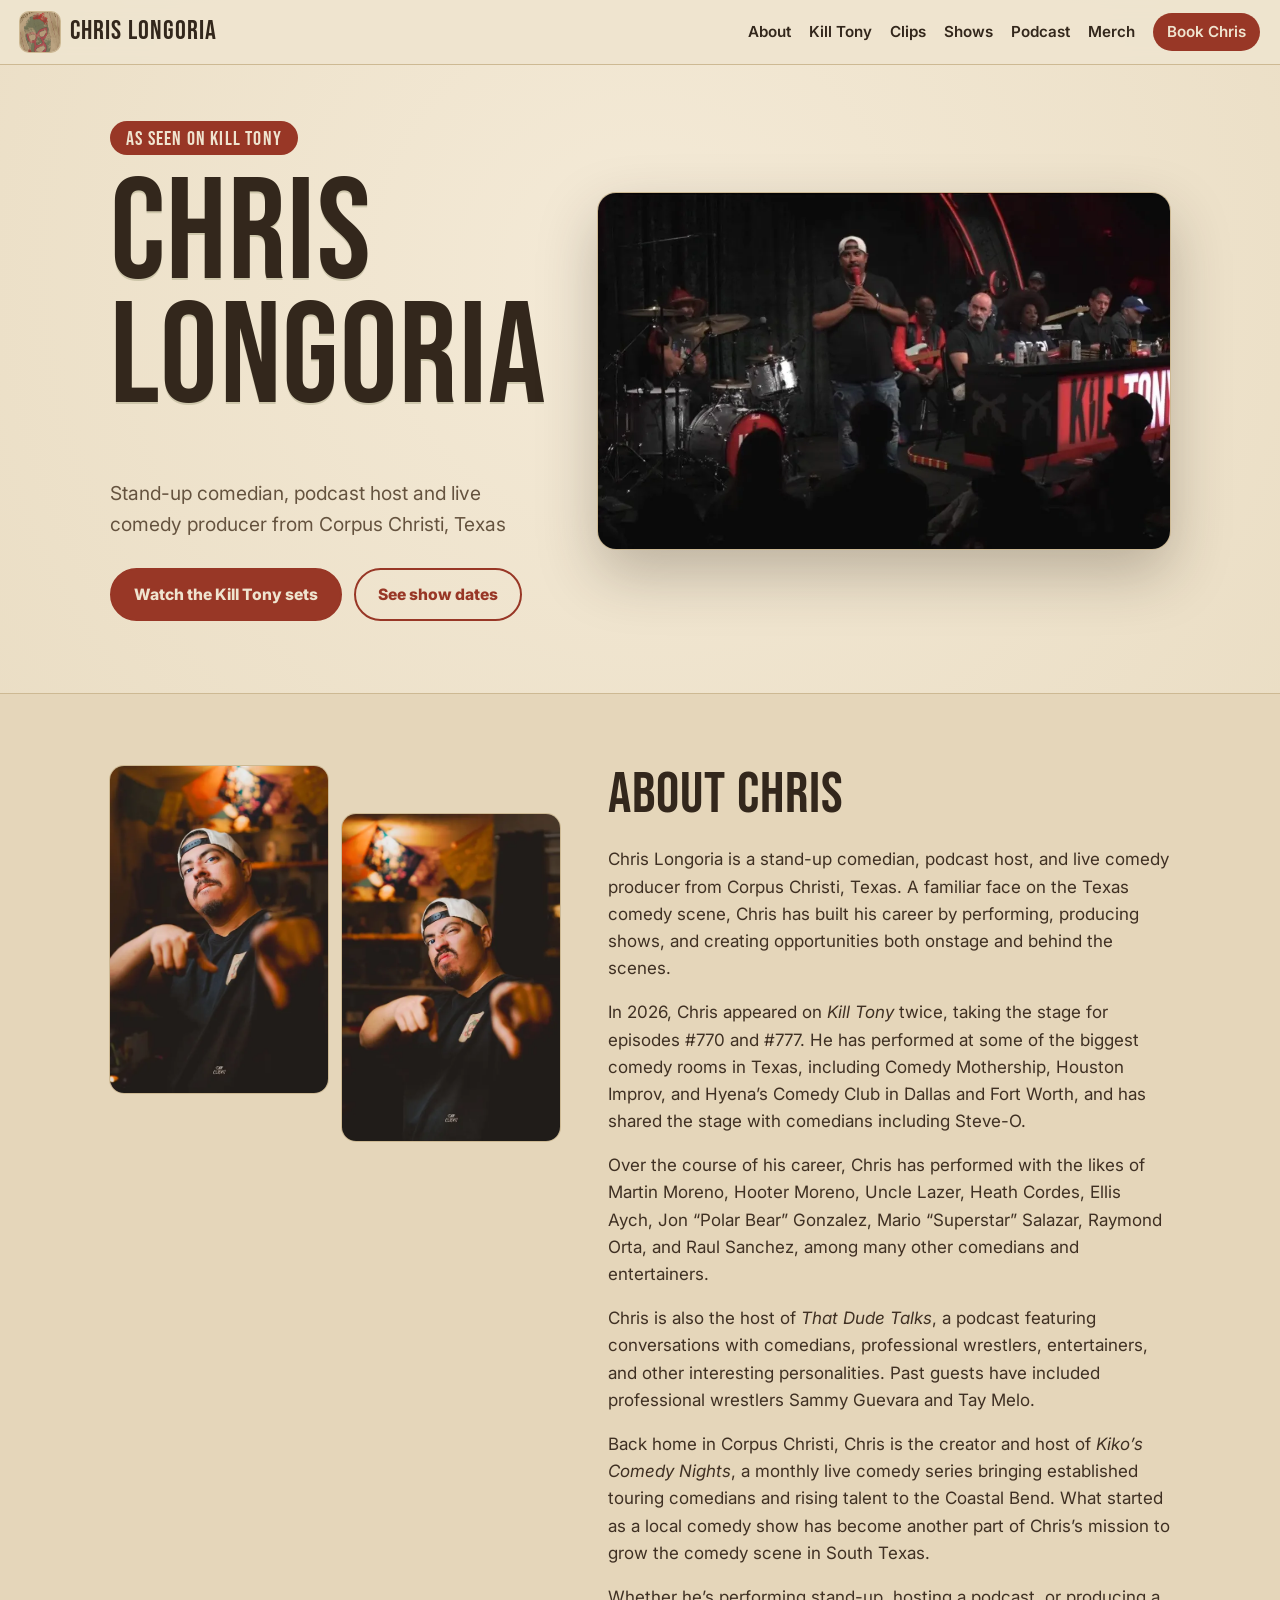
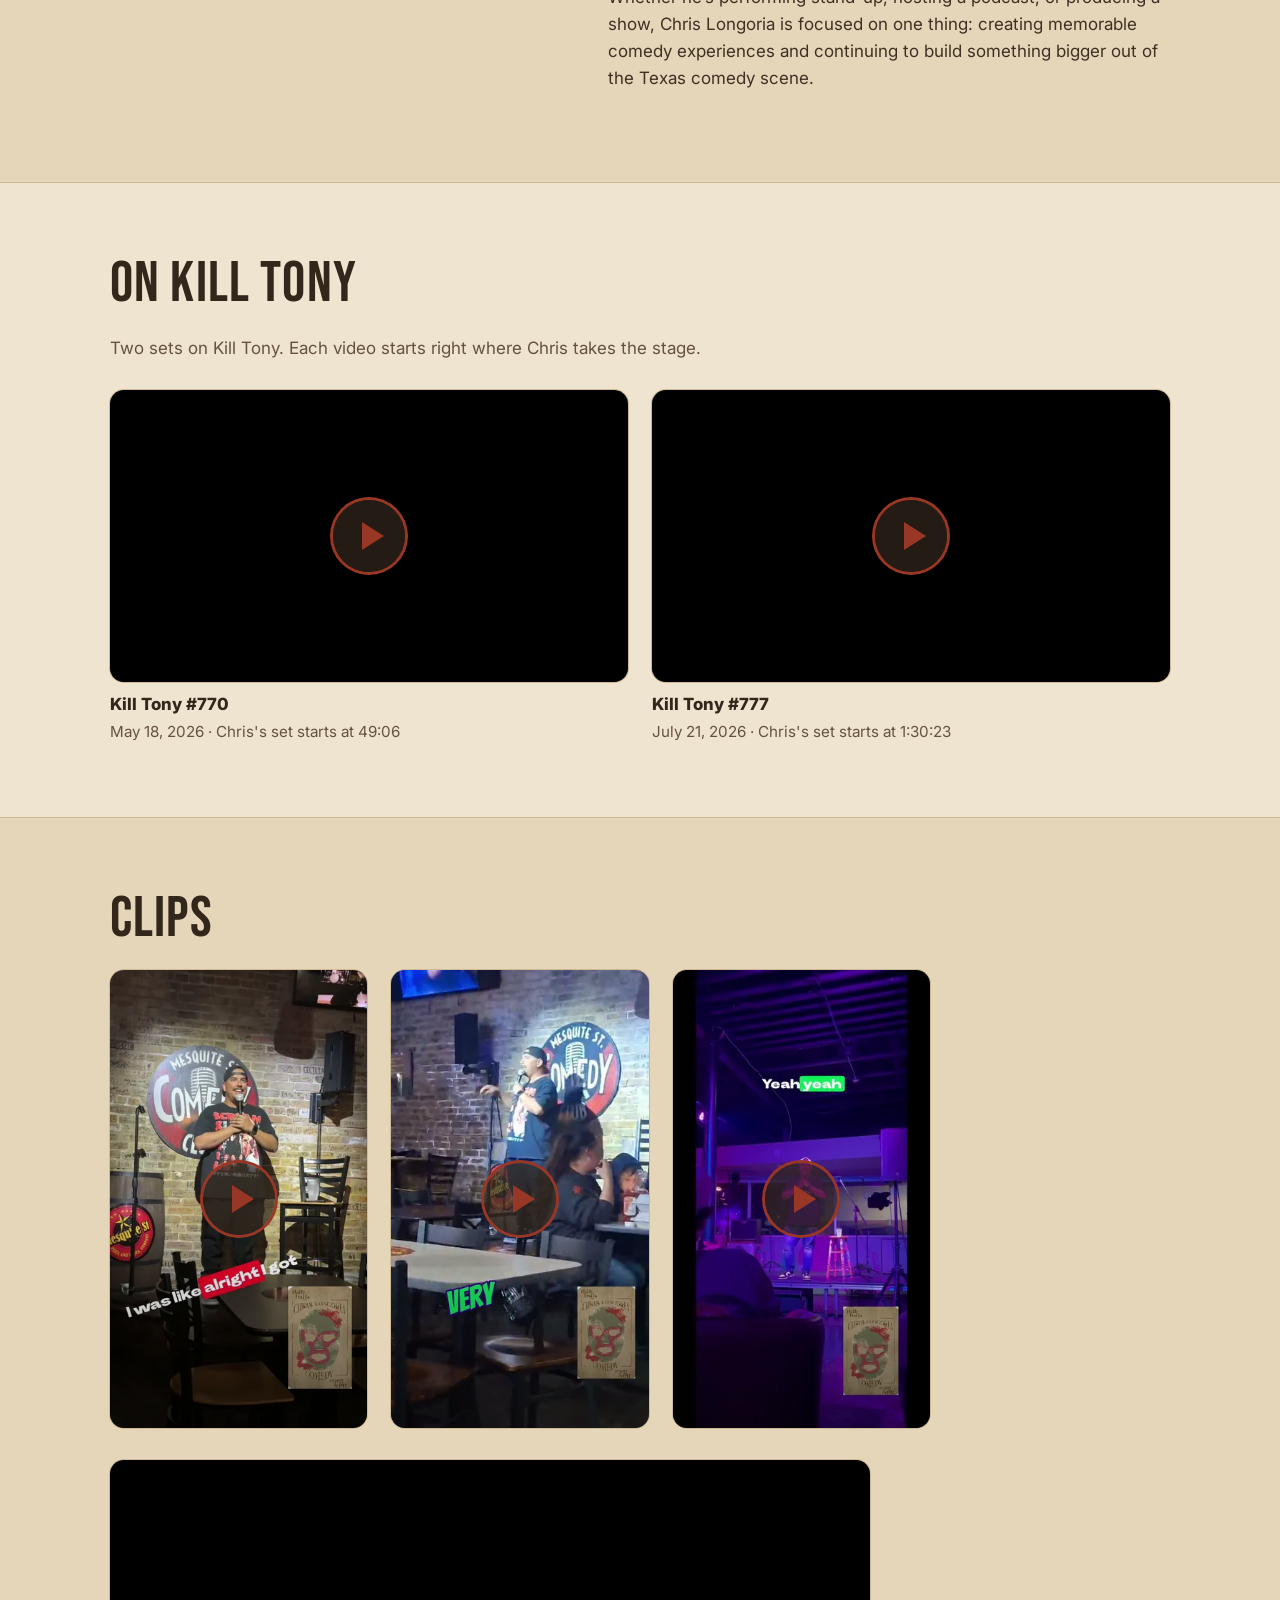
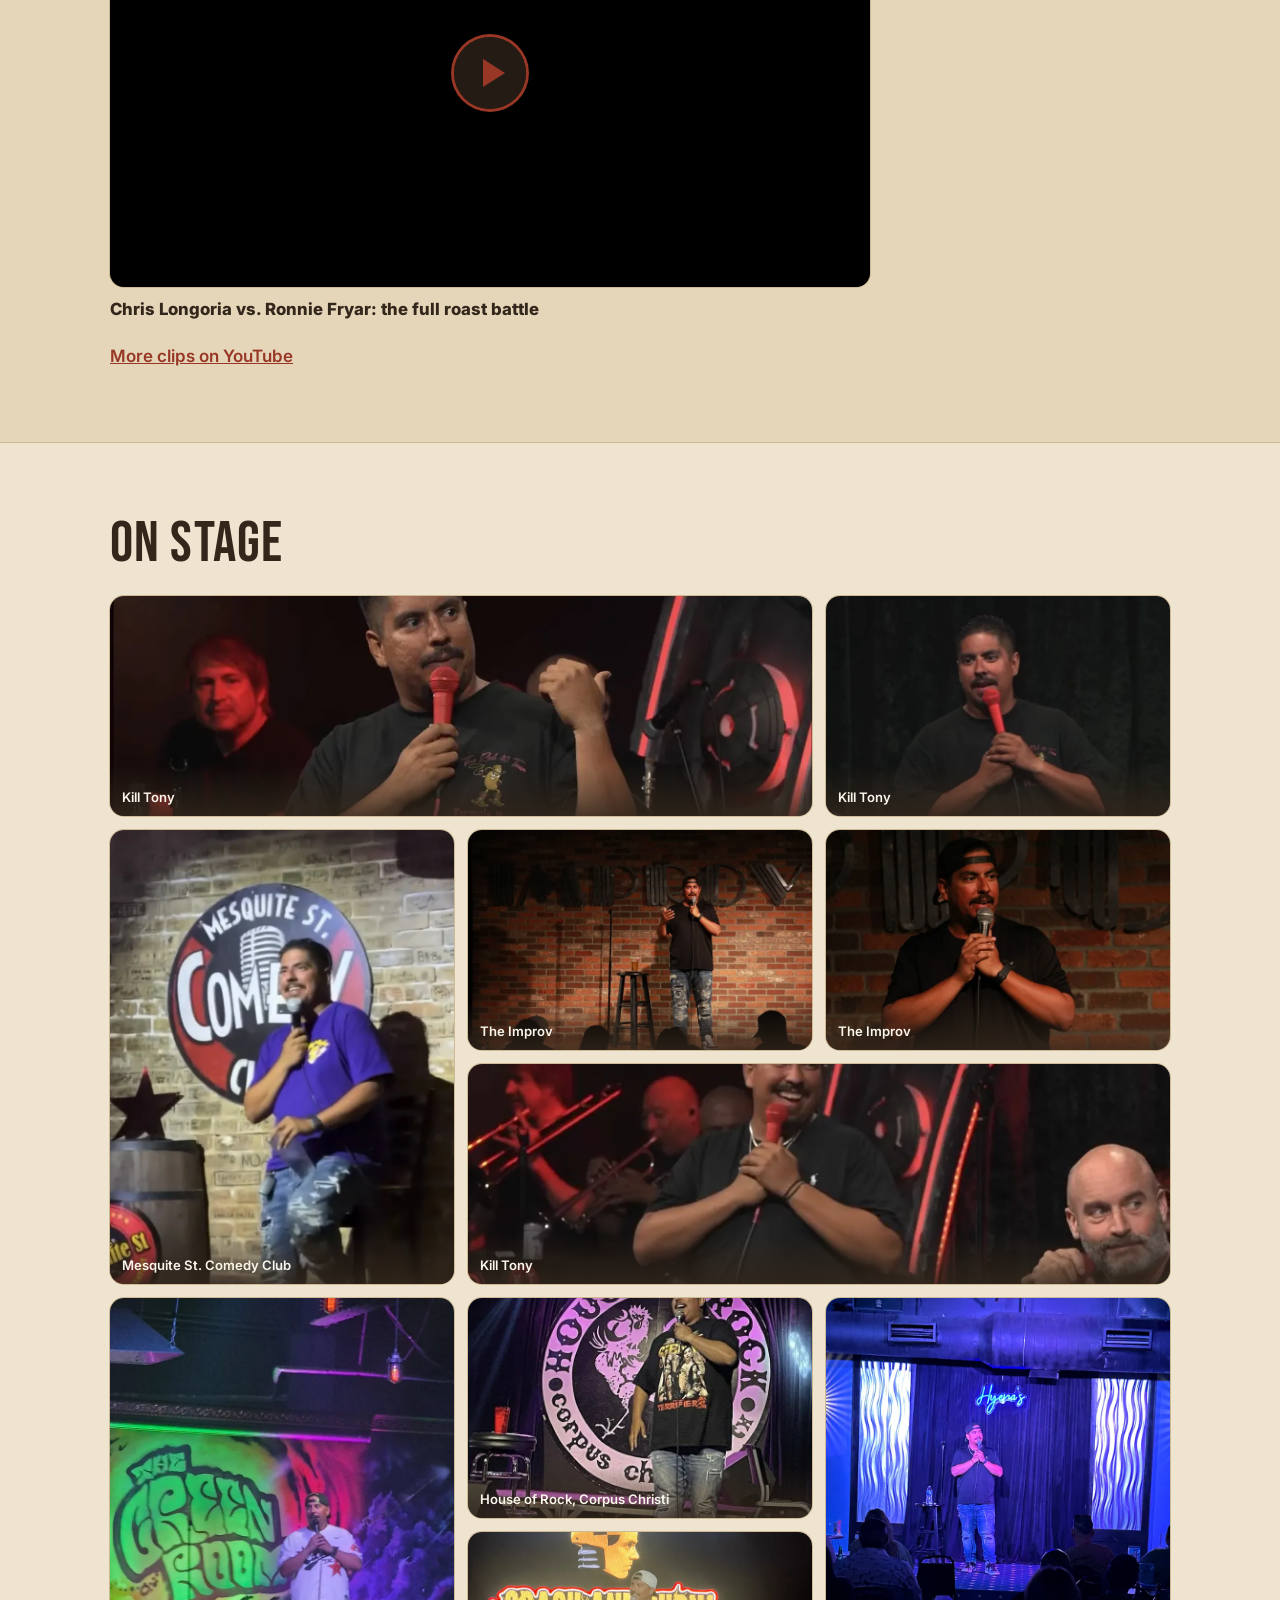
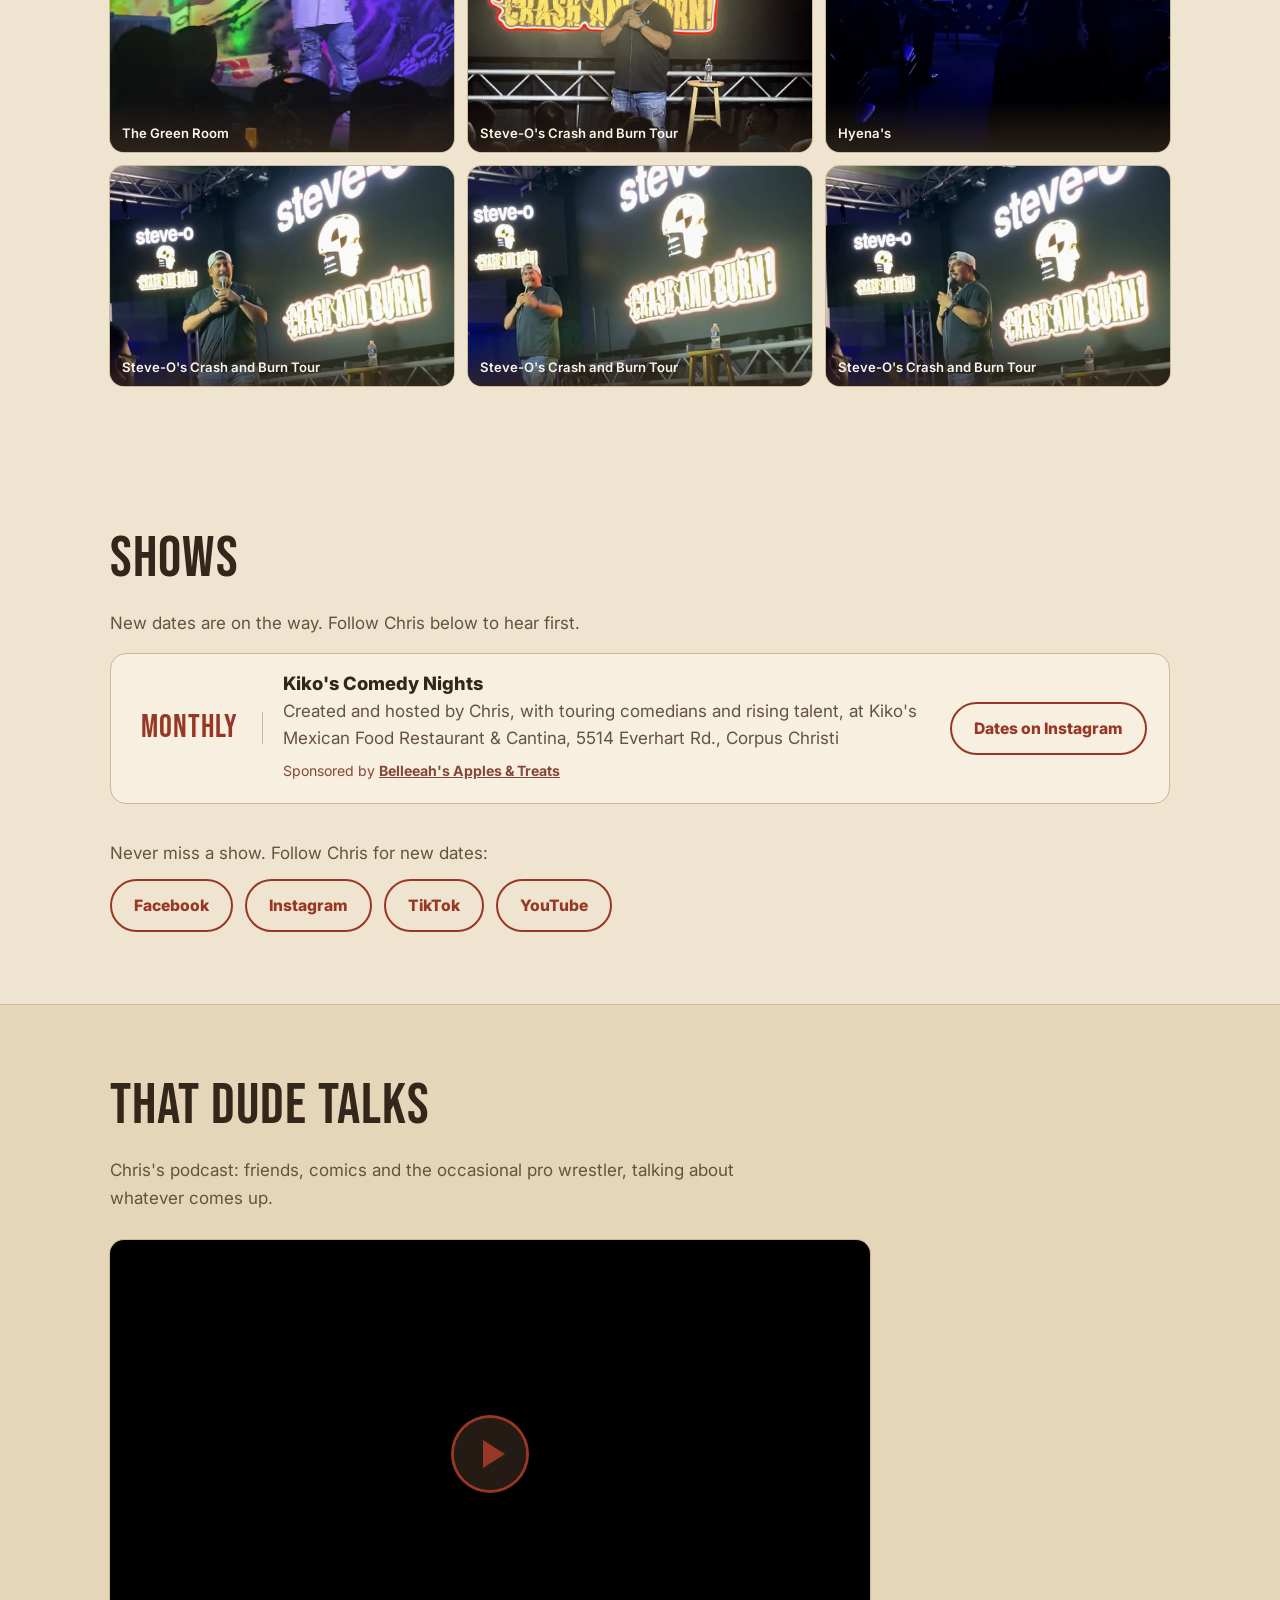
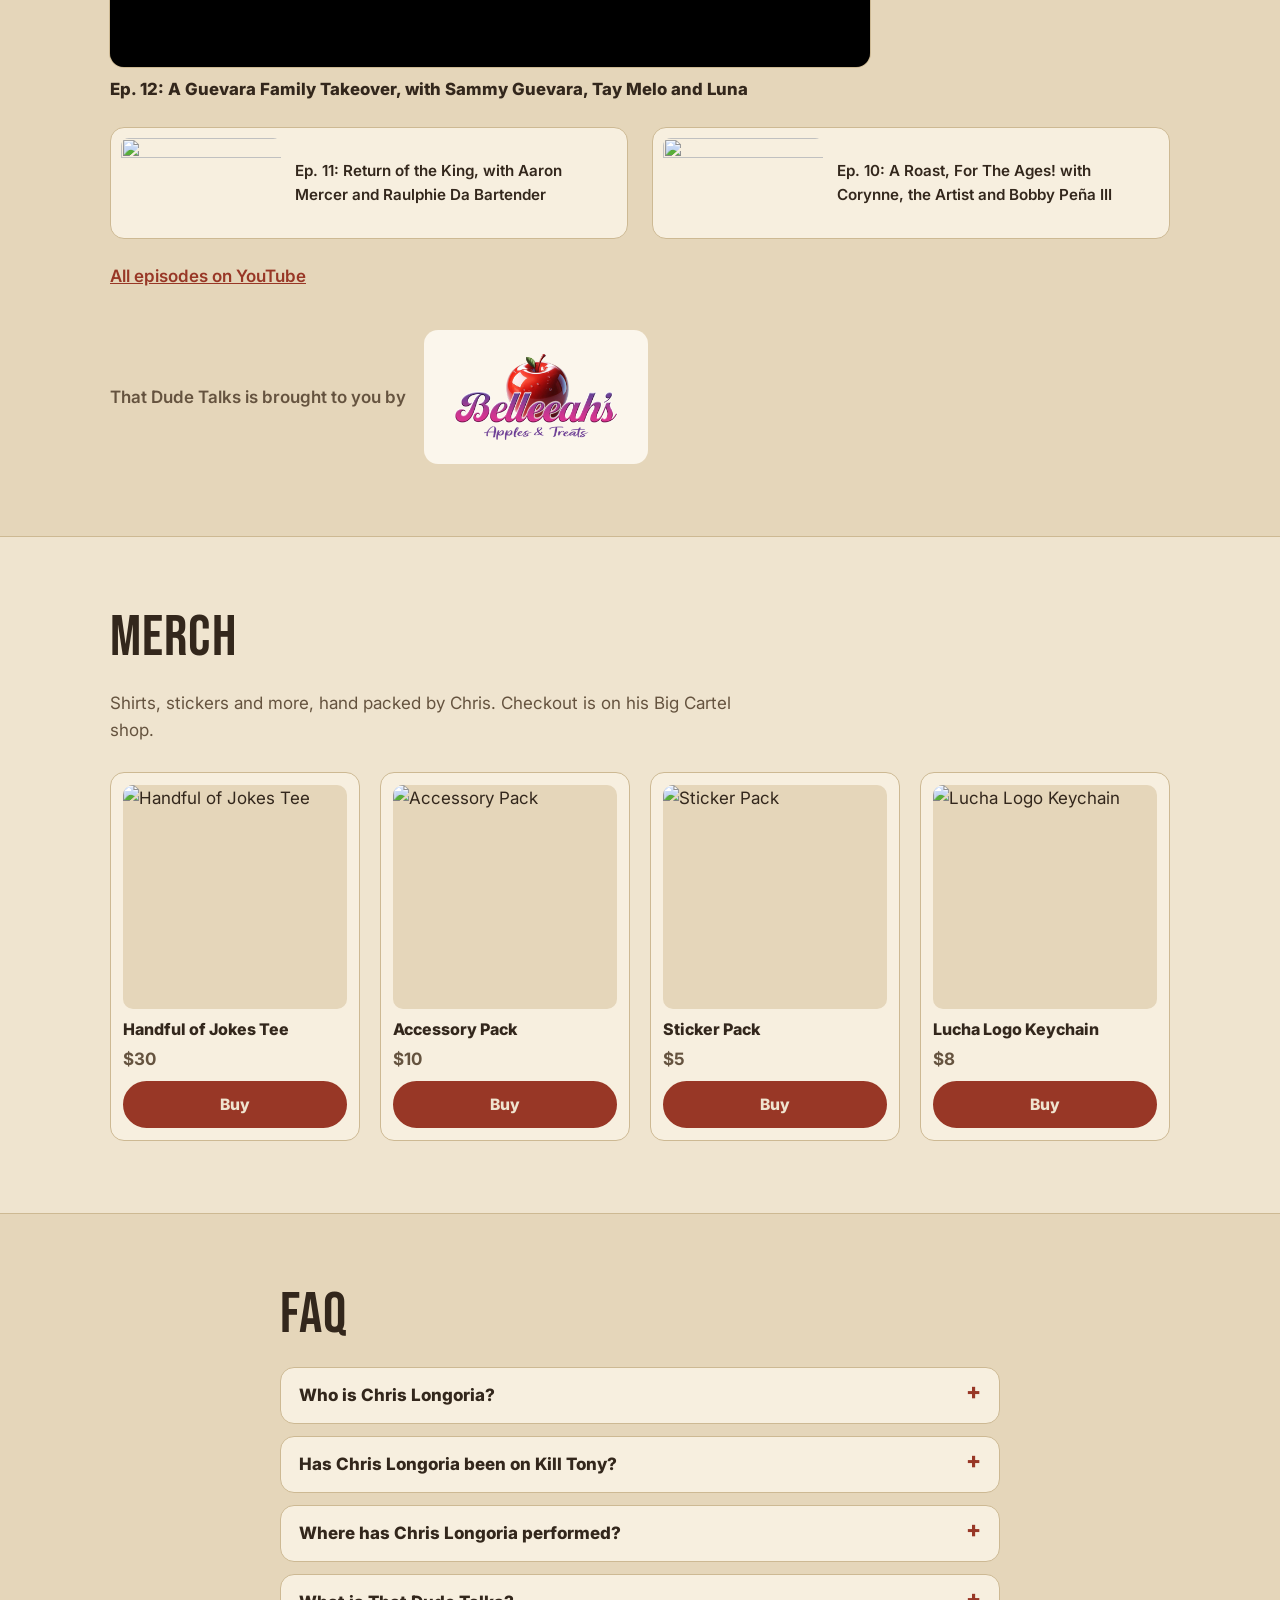
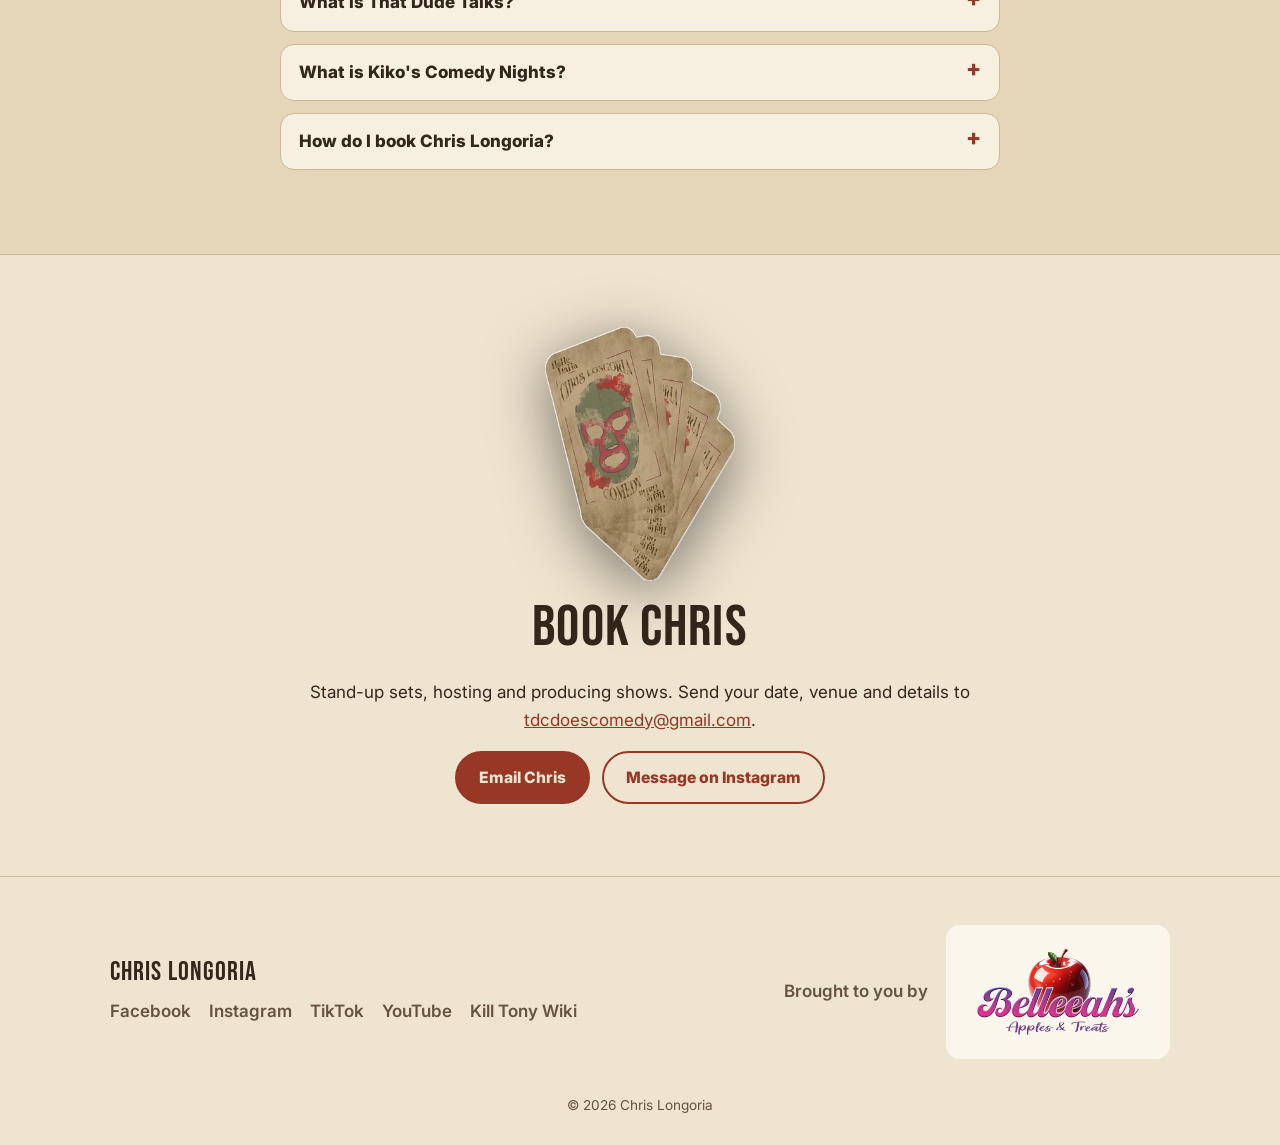
==== index.html @ 73ace088 "Gallery: add five new stage photos Chris sent (Steve-O Crash and Burn Tour, Hyena's), lightly cleane" ====
<!doctype html>
<html lang="en">
<head>
<meta charset="utf-8">
<meta name="viewport" content="width=device-width, initial-scale=1">
<title>Chris Longoria | Stand-Up Comedian from Corpus Christi, TX</title>
<meta name="description" content="Chris Longoria is a stand-up comedian, podcast host and live comedy producer from Corpus Christi, Texas, seen on Kill Tony #770 and #777. Clips, show dates and booking.">
<link rel="canonical" href="https://chrislongoriacomedy.com/">
<meta property="og:type" content="website">
<meta property="og:title" content="Chris Longoria | Stand-Up Comedian">
<meta property="og:description" content="Stand-up comedian from Corpus Christi, TX. As seen on Kill Tony. Host of the That Dude Talks podcast.">
<meta property="og:image" content="https://chrislongoriacomedy.com/assets/og.jpg">
<meta property="og:image:width" content="1200">
<meta property="og:image:height" content="630">
<meta property="og:image:alt" content="Chris Longoria on the Kill Tony stage">
<meta property="og:url" content="https://chrislongoriacomedy.com/">
<meta property="og:site_name" content="Chris Longoria Comedy">
<meta property="og:locale" content="en_US">
<meta name="twitter:card" content="summary_large_image">
<meta name="twitter:title" content="Chris Longoria | Stand-Up Comedian">
<meta name="twitter:description" content="Stand-up comedian from Corpus Christi, TX. As seen on Kill Tony. Host of the That Dude Talks podcast.">
<meta name="twitter:image" content="https://chrislongoriacomedy.com/assets/og.jpg">
<meta name="twitter:image:alt" content="Chris Longoria on the Kill Tony stage">
<meta name="theme-color" content="#efe4cf">
<link rel="icon" type="image/png" href="assets/favicon.png">
<link rel="apple-touch-icon" href="assets/apple-touch-icon.png">
<link rel="preconnect" href="https://fonts.googleapis.com">
<link rel="preconnect" href="https://fonts.gstatic.com" crossorigin>
<link rel="preload" as="style" href="https://fonts.googleapis.com/css2?family=Bebas+Neue&family=Inter:wght@400;600;800&display=swap" onload="this.onload=null;this.rel='stylesheet'">
<noscript><link rel="stylesheet" href="https://fonts.googleapis.com/css2?family=Bebas+Neue&family=Inter:wght@400;600;800&display=swap"></noscript>
<link rel="stylesheet" href="styles.css">
<script type="application/ld+json">
{
  "@context": "https://schema.org",
  "@type": "WebSite",
  "name": "Chris Longoria Comedy",
  "url": "https://chrislongoriacomedy.com/",
  "about": { "@id": "https://chrislongoriacomedy.com/#chris" }
}
</script>
<script type="application/ld+json">
{
  "@context": "https://schema.org",
  "@type": "Person",
  "@id": "https://chrislongoriacomedy.com/#chris",
  "name": "Chris Longoria",
  "jobTitle": "Stand-up comedian",
  "description": "Stand-up comedian, podcast host and live comedy producer from Corpus Christi, Texas, seen on Kill Tony #770 and #777 and host of the That Dude Talks podcast.",
  "homeLocation": { "@type": "Place", "name": "Corpus Christi, Texas" },
  "url": "https://chrislongoriacomedy.com/",
  "image": "https://chrislongoriacomedy.com/assets/portrait-1.jpg",
  "email": "mailto:tdcdoescomedy@gmail.com",
  "sameAs": [
    "https://www.facebook.com/christian.longoria1",
    "https://www.instagram.com/chrislongoriacomedy/",
    "https://www.tiktok.com/@chrislongoriacomedy",
    "https://www.youtube.com/@ChrisLongoriaComedy",
    "https://killtonywiki.com/comedians/chris-longoria/"
  ]
}
</script>
<script type="application/ld+json">
{
  "@context": "https://schema.org",
  "@type": "FAQPage",
  "mainEntity": [
    { "@type": "Question", "name": "Who is Chris Longoria?",
      "acceptedAnswer": { "@type": "Answer", "text": "Chris Longoria is a stand-up comedian, podcast host, and live comedy producer from Corpus Christi, Texas." } },
    { "@type": "Question", "name": "Has Chris Longoria been on Kill Tony?",
      "acceptedAnswer": { "@type": "Answer", "text": "Yes. Chris appeared on Kill Tony twice in 2026, on episode #770 (May 18, 2026) and episode #777 (July 21, 2026)." } },
    { "@type": "Question", "name": "Where has Chris Longoria performed?",
      "acceptedAnswer": { "@type": "Answer", "text": "Chris has performed at some of the biggest comedy rooms in Texas, including Comedy Mothership, Houston Improv, and Hyena’s Comedy Club in Dallas and Fort Worth." } },
    { "@type": "Question", "name": "What is That Dude Talks?",
      "acceptedAnswer": { "@type": "Answer", "text": "That Dude Talks is Chris's podcast, featuring conversations with comedians, professional wrestlers, entertainers, and other interesting personalities. Past guests have included Sammy Guevara and Tay Melo. Episodes are on YouTube at @ChrisLongoriaComedy." } },
    { "@type": "Question", "name": "What is Kiko's Comedy Nights?",
      "acceptedAnswer": { "@type": "Answer", "text": "Kiko's Comedy Nights is a monthly live comedy series in Corpus Christi, created and hosted by Chris, at Kiko's Mexican Food Restaurant & Cantina on Everhart Road." } },
    { "@type": "Question", "name": "How do I book Chris Longoria?",
      "acceptedAnswer": { "@type": "Answer", "text": "Email tdcdoescomedy@gmail.com with your date, venue, and details." } }
  ]
}
</script>
<!-- EVENTS-LD:START (generated from shows.json by tools/update_shows.py; do not edit by hand) -->
<script type="application/ld+json">
[
  {
    "@context": "https://schema.org",
    "@type": "ComedyEvent",
    "name": "Kill Tony Killers at The Parish",
    "startDate": "2026-10-24T20:30-05:00",
    "eventStatus": "https://schema.org/EventScheduled",
    "eventAttendanceMode": "https://schema.org/OfflineEventAttendanceMode",
    "location": {
      "@type": "Place",
      "name": "The Parish",
      "address": "1624 Buena Vista St., San Antonio, TX"
    },
    "performer": {
      "@id": "https://chrislongoriacomedy.com/#chris"
    },
    "sponsor": {
      "@type": "Organization",
      "name": "Belleeah's Apples & Treats",
      "url": "https://belleeah.com/"
    },
    "image": "https://chrislongoriacomedy.com/assets/og.jpg",
    "doorTime": "2026-10-24T20:00-05:00",
    "organizer": {
      "@type": "Organization",
      "name": "BFR Productions"
    },
    "offers": {
      "@type": "Offer",
      "url": "https://bfrproductions.com/comedy",
      "availability": "https://schema.org/InStock"
    }
  }
]
</script>
<!-- EVENTS-LD:END -->
</head>
<body>

<header class="top">
  <a class="brand" href="#top"><img src="assets/logo-mask.jpg" width="40" height="40" alt="">Chris Longoria</a>
  <nav aria-label="Sections">
    <a href="#about">About</a>
    <a href="#kill-tony">Kill Tony</a>
    <a href="#clips">Clips</a>
    <a href="#shows">Shows</a>
    <a href="#podcast">Podcast</a>
    <a href="#merch">Merch</a>
    <a href="#booking" class="nav-cta">Book Chris</a>
  </nav>
</header>

<main id="top">

  <section class="hero">
    <div class="hero-text">
      <p class="pill">As seen on Kill Tony</p>
      <h1>Chris<br>Longoria</h1>
      <p class="tagline">Stand-up comedian, podcast host and live comedy producer from Corpus Christi, Texas</p>
      <div class="buttons">
        <a class="btn solid" href="#kill-tony">Watch the Kill Tony sets</a>
        <a class="btn" href="#shows">See show dates</a>
      </div>
    </div>
    <figure class="hero-photo">
      <img src="assets/hero-kill-tony.webp" width="1012" height="630" fetchpriority="high" alt="Chris Longoria on stage at Kill Tony, with the panel behind him">
    </figure>
  </section>

  <section id="about" class="band">
    <div class="wrap about-grid">
      <div class="about-photos">
        <img src="assets/portrait-1.webp" width="520" height="781" loading="lazy" alt="Portrait of Chris Longoria pointing at the camera">
        <img src="assets/portrait-2.webp" width="520" height="781" loading="lazy" alt="Portrait of Chris Longoria">
      </div>
      <div class="about-text">
        <h2>About Chris</h2>
        <p>Chris Longoria is a stand-up comedian, podcast host, and live comedy producer from Corpus Christi, Texas. A familiar face on the Texas comedy scene, Chris has built his career by performing, producing shows, and creating opportunities both onstage and behind the scenes.</p>
        <p>In 2026, Chris appeared on <em>Kill Tony</em> twice, taking the stage for episodes #770 and #777. He has performed at some of the biggest comedy rooms in Texas, including Comedy Mothership, Houston Improv, and Hyena’s Comedy Club in Dallas and Fort Worth, and has shared the stage with comedians including Steve-O.</p>
        <p>Over the course of his career, Chris has performed with the likes of Martin Moreno, Hooter Moreno, Uncle Lazer, Heath Cordes, Ellis Aych, Jon “Polar Bear” Gonzalez, Mario “Superstar” Salazar, Raymond Orta, and Raul Sanchez, among many other comedians and entertainers.</p>
        <p>Chris is also the host of <em>That Dude Talks</em>, a podcast featuring conversations with comedians, professional wrestlers, entertainers, and other interesting personalities. Past guests have included professional wrestlers Sammy Guevara and Tay Melo.</p>
        <p>Back home in Corpus Christi, Chris is the creator and host of <em>Kiko’s Comedy Nights</em>, a monthly live comedy series bringing established touring comedians and rising talent to the Coastal Bend. What started as a local comedy show has become another part of Chris’s mission to grow the comedy scene in South Texas.</p>
        <p>Whether he’s performing stand-up, hosting a podcast, or producing a show, Chris Longoria is focused on one thing: creating memorable comedy experiences and continuing to build something bigger out of the Texas comedy scene.</p>
      </div>
    </div>
  </section>

  <section id="kill-tony">
    <div class="wrap">
      <h2>On Kill Tony</h2>
      <p class="lede">Two sets on Kill Tony. Each video starts right where Chris takes the stage.</p>
      <div class="grid two">
        <article class="card">
          <button class="yt" data-id="Rr9Dk72tdMI" data-start="2946" style="--thumb:url('https://i.ytimg.com/vi/Rr9Dk72tdMI/hqdefault.jpg')" aria-label="Play Kill Tony #770 from Chris's set at 49:06"><span class="play" aria-hidden="true"></span></button>
          <h3>Kill Tony #770</h3>
          <p class="meta">May 18, 2026 · Chris's set starts at 49:06</p>
        </article>
        <article class="card">
          <button class="yt" data-id="ko5DCMBSb64" data-start="5423" style="--thumb:url('https://i.ytimg.com/vi/ko5DCMBSb64/hqdefault.jpg')" aria-label="Play Kill Tony #777 from Chris's set at 1:30:23"><span class="play" aria-hidden="true"></span></button>
          <h3>Kill Tony #777</h3>
          <p class="meta">July 21, 2026 · Chris's set starts at 1:30:23</p>
        </article>
      </div>
    </div>
  </section>

  <section id="clips" class="band">
    <div class="wrap">
      <h2>Clips</h2>
      <div class="grid shorts">
        <button class="yt tall" data-id="3euXJqhiWXw" style="--thumb:url('assets/short-3euXJqhiWXw.webp')" aria-label="Play clip: a very open minded dad in the crowd"><span class="play" aria-hidden="true"></span></button>
        <button class="yt tall" data-id="Kt5xxaKvlj8" style="--thumb:url('assets/short-Kt5xxaKvlj8.webp')" aria-label="Play clip: crowd work during Chris's set"><span class="play" aria-hidden="true"></span></button>
        <button class="yt tall" data-id="72CtR3tUFLY" style="--thumb:url('assets/short-72CtR3tUFLY.webp')" aria-label="Play clip: I guess I have a type"><span class="play" aria-hidden="true"></span></button>
      </div>
      <article class="card wide">
        <button class="yt" data-id="RyeQJ-8s8HY" style="--thumb:url('https://i.ytimg.com/vi/RyeQJ-8s8HY/hqdefault.jpg')" aria-label="Play the full roast battle, Chris Longoria vs. Ronnie Fryar"><span class="play" aria-hidden="true"></span></button>
        <h3>Chris Longoria vs. Ronnie Fryar: the full roast battle</h3>
      </article>
      <p class="more"><a href="https://www.youtube.com/@ChrisLongoriaComedy/shorts" target="_blank" rel="noopener">More clips on YouTube</a></p>
    </div>
  </section>

  <section id="photos">
    <div class="wrap">
      <h2>On Stage</h2>
      <div class="gallery">
        <figure class="wide"><img src="assets/g-kill-tony-1.webp" width="1000" height="559" loading="lazy" alt="Chris on the Kill Tony stage"><figcaption>Kill Tony</figcaption></figure>
        <figure><img src="assets/g-kill-tony-2.webp" width="760" height="558" loading="lazy" alt="Chris performing on Kill Tony"><figcaption>Kill Tony</figcaption></figure>
        <figure class="tall"><img src="assets/g-mesquite-st.webp" width="720" height="1158" loading="lazy" alt="Chris at Mesquite St. Comedy Club"><figcaption>Mesquite St. Comedy Club</figcaption></figure>
        <figure><img src="assets/g-improv-1.webp" width="760" height="507" loading="lazy" alt="Chris on stage at the Improv"><figcaption>The Improv</figcaption></figure>
        <figure class="wide"><img src="assets/g-kill-tony-3.webp" width="1000" height="551" loading="lazy" alt="Chris on Kill Tony with the panel"><figcaption>Kill Tony</figcaption></figure>
        <figure class="tall"><img src="assets/g-green-room.webp" width="720" height="960" loading="lazy" alt="Chris on stage in front of the Green Room mural"><figcaption>The Green Room</figcaption></figure>
        <figure><img src="assets/g-improv-2.webp" width="760" height="507" loading="lazy" alt="Chris performing at the Improv"><figcaption>The Improv</figcaption></figure>
        <figure><img src="assets/chris-house-of-rock.webp" width="720" height="720" loading="lazy" alt="Chris on stage at House of Rock in Corpus Christi"><figcaption>House of Rock, Corpus Christi</figcaption></figure>
        <figure class="tall"><img src="assets/g-hyenas.webp" width="900" height="1200" loading="lazy" alt="Chris on stage at Hyena's under blue lights"><figcaption>Hyena's</figcaption></figure>
        <figure><img src="assets/g-steve-o-4.webp" width="900" height="900" loading="lazy" alt="Chris on stage in front of the Steve-O Crash and Burn screen"><figcaption>Steve-O's Crash and Burn Tour</figcaption></figure>
        <figure><img src="assets/g-steve-o-2.webp" width="1023" height="1131" loading="lazy" alt="Chris with the mic on the Steve-O Crash and Burn stage"><figcaption>Steve-O's Crash and Burn Tour</figcaption></figure>
        <figure><img src="assets/g-steve-o-1.webp" width="1005" height="1184" loading="lazy" alt="Chris performing on the Steve-O Crash and Burn stage"><figcaption>Steve-O's Crash and Burn Tour</figcaption></figure>
        <figure><img src="assets/g-steve-o-3.webp" width="1026" height="1143" loading="lazy" alt="Chris telling a joke on the Steve-O Crash and Burn stage"><figcaption>Steve-O's Crash and Burn Tour</figcaption></figure>
      </div>
    </div>
  </section>

  <section id="shows">
    <div class="wrap">
      <h2>Shows</h2>
      <div id="show-list" class="show-list" aria-live="polite"></div>
      <article class="show recurring">
        <div class="show-when"><span class="big">Monthly</span></div>
        <div class="show-info">
          <h3>Kiko's Comedy Nights</h3>
          <p>Created and hosted by Chris, with touring comedians and rising talent, at Kiko's Mexican Food Restaurant &amp; Cantina, 5514 Everhart Rd., Corpus Christi</p>
          <p class="sponsor-tag">Sponsored by <a href="https://belleeah.com/?utm_source=chrislongoriacomedy&amp;utm_medium=sponsorship&amp;utm_campaign=that_dude_talks" target="_blank" rel="sponsored noopener">Belleeah's Apples &amp; Treats</a></p>
        </div>
        <div class="show-cta"><a class="btn" href="https://www.instagram.com/chrislongoriacomedy/" target="_blank" rel="noopener">Dates on Instagram</a></div>
      </article>
      <div class="follow">
        <p>Never miss a show. Follow Chris for new dates:</p>
        <div class="buttons">
          <a class="btn" href="https://www.facebook.com/christian.longoria1" target="_blank" rel="noopener">Facebook</a>
          <a class="btn" href="https://www.instagram.com/chrislongoriacomedy/" target="_blank" rel="noopener">Instagram</a>
          <a class="btn" href="https://www.tiktok.com/@chrislongoriacomedy" target="_blank" rel="noopener">TikTok</a>
          <a class="btn" href="https://www.youtube.com/@ChrisLongoriaComedy" target="_blank" rel="noopener">YouTube</a>
        </div>
      </div>
    </div>
  </section>

  <section id="podcast" class="band">
    <div class="wrap">
      <h2>That Dude Talks</h2>
      <p class="lede">Chris's podcast: friends, comics and the occasional pro wrestler, talking about whatever comes up.</p>
      <article class="card wide">
        <button class="yt" data-id="h6_6aPUQSXw" style="--thumb:url('https://i.ytimg.com/vi/h6_6aPUQSXw/hqdefault.jpg')" aria-label="Play That Dude Talks Episode 12, A Guevara Family Takeover"><span class="play" aria-hidden="true"></span></button>
        <h3>Ep. 12: A Guevara Family Takeover, with Sammy Guevara, Tay Melo and Luna</h3>
      </article>
      <div class="grid two episodes">
        <a class="ep" href="https://www.youtube.com/watch?v=EZGstUupamE" target="_blank" rel="noopener">
          <img src="https://i.ytimg.com/vi/EZGstUupamE/mqdefault.jpg" width="320" height="180" loading="lazy" alt="">
          <span>Ep. 11: Return of the King, with Aaron Mercer and Raulphie Da Bartender</span>
        </a>
        <a class="ep" href="https://www.youtube.com/watch?v=YzYKmt3-vgE" target="_blank" rel="noopener">
          <img src="https://i.ytimg.com/vi/YzYKmt3-vgE/mqdefault.jpg" width="320" height="180" loading="lazy" alt="">
          <span>Ep. 10: A Roast, For The Ages! with Corynne, the Artist and Bobby Peña III</span>
        </a>
      </div>
      <p class="more"><a href="https://www.youtube.com/@ChrisLongoriaComedy/videos" target="_blank" rel="noopener">All episodes on YouTube</a></p>
      <div class="presented">
        <span>That Dude Talks is brought to you by</span>
        <a href="https://belleeah.com/?utm_source=chrislongoriacomedy&amp;utm_medium=sponsorship&amp;utm_campaign=that_dude_talks" target="_blank" rel="sponsored noopener" class="sponsor-logo"><img src="assets/belleeah-logo.png" width="325" height="184" alt="Belleeah's Apples &amp; Treats"></a>
      </div>
    </div>
  </section>

  <section id="merch">
    <div class="wrap">
      <h2>Merch</h2>
      <p class="lede">Shirts, stickers and more, hand packed by Chris. Checkout is on his Big Cartel shop.</p>
<!-- MERCH:START (generated from Big Cartel by tools/update_merch.py; do not edit by hand) -->
      <div class="merch-grid">
        <a class="merch-card" href="https://chrislongoriacomedy.bigcartel.com/product/handful-of-jokes" target="_blank" rel="noopener"><img src="https://assets.bigcartel.com/product_images/388752300/IMG_3196.jpeg?auto=format&amp;fit=max&amp;w=600&amp;h=600" alt="Handful of Jokes Tee" width="600" height="600" loading="lazy"><h3>Handful of Jokes Tee</h3><p class="price">$30</p><span class="btn solid">Buy</span></a>
        <a class="merch-card" href="https://chrislongoriacomedy.bigcartel.com/product/accessory-pack" target="_blank" rel="noopener"><img src="https://assets.bigcartel.com/product_images/f72f9620-848f-4932-8298-d213dcd1bfca/accessory-pack.jpg?auto=format&amp;fit=max&amp;w=600&amp;h=600" alt="Accessory Pack" width="450" height="600" loading="lazy"><h3>Accessory Pack</h3><p class="price">$10</p><span class="btn solid">Buy</span></a>
        <a class="merch-card" href="https://chrislongoriacomedy.bigcartel.com/product/sticker-pack" target="_blank" rel="noopener"><img src="https://assets.bigcartel.com/product_images/ea60e787-e54c-4357-8941-5b1d467260c1/sticker-pack.jpg?auto=format&amp;fit=max&amp;w=600&amp;h=600" alt="Sticker Pack" width="450" height="600" loading="lazy"><h3>Sticker Pack</h3><p class="price">$5</p><span class="btn solid">Buy</span></a>
        <a class="merch-card" href="https://chrislongoriacomedy.bigcartel.com/product/keychain" target="_blank" rel="noopener"><img src="https://assets.bigcartel.com/product_images/8b18b595-f586-4f84-9bd4-8a8c7e79f761/keychain.jpg?auto=format&amp;fit=max&amp;w=600&amp;h=600" alt="Lucha Logo Keychain" width="450" height="600" loading="lazy"><h3>Lucha Logo Keychain</h3><p class="price">$8</p><span class="btn solid">Buy</span></a>
      </div>
      <script type="application/ld+json">{"@context": "https://schema.org", "@type": "ItemList", "itemListElement": [{"@type": "ListItem", "position": 1, "item": {"@type": "Product", "name": "Handful of Jokes Tee", "image": "https://assets.bigcartel.com/product_images/388752300/IMG_3196.jpeg?auto=format&fit=max&w=600&h=600", "url": "https://chrislongoriacomedy.bigcartel.com/product/handful-of-jokes", "description": "My first ever shirt!!! All shirts come with a matching sticker! All shirts are printed on high quality T-shirts and hand packaged by me!", "brand": {"@type": "Brand", "name": "Chris Longoria Comedy"}, "offers": {"@type": "Offer", "price": "30.00", "priceCurrency": "USD", "url": "https://chrislongoriacomedy.bigcartel.com/product/handful-of-jokes", "availability": "https://schema.org/InStock"}}}, {"@type": "ListItem", "position": 2, "item": {"@type": "Product", "name": "Accessory Pack", "image": "https://assets.bigcartel.com/product_images/f72f9620-848f-4932-8298-d213dcd1bfca/accessory-pack.jpg?auto=format&fit=max&w=600&h=600", "url": "https://chrislongoriacomedy.bigcartel.com/product/accessory-pack", "description": "Accessory Pack includes the Sticker Pack and the Lucha Logo Keychain! Sticker pack comes with 3 stickers! (1) Lucha Playing Card (Matte Finish) (1) Hand of Lucha (Gloss Finish) (1) Hand of Lucha (Matte Finish) Lucha logo Keychain!!! The color of the mask is inspired by the color of the pair of shoes", "brand": {"@type": "Brand", "name": "Chris Longoria Comedy"}, "offers": {"@type": "Offer", "price": "10.00", "priceCurrency": "USD", "url": "https://chrislongoriacomedy.bigcartel.com/product/accessory-pack", "availability": "https://schema.org/InStock"}}}, {"@type": "ListItem", "position": 3, "item": {"@type": "Product", "name": "Sticker Pack", "image": "https://assets.bigcartel.com/product_images/ea60e787-e54c-4357-8941-5b1d467260c1/sticker-pack.jpg?auto=format&fit=max&w=600&h=600", "url": "https://chrislongoriacomedy.bigcartel.com/product/sticker-pack", "description": "Sticker pack comes with 3 stickers! (1) Lucha Playing Card (Matte Finish) (1) Hand of Lucha (Gloss Finish) (1) Hand of Lucha (Matte Finish)", "brand": {"@type": "Brand", "name": "Chris Longoria Comedy"}, "offers": {"@type": "Offer", "price": "5.00", "priceCurrency": "USD", "url": "https://chrislongoriacomedy.bigcartel.com/product/sticker-pack", "availability": "https://schema.org/InStock"}}}, {"@type": "ListItem", "position": 4, "item": {"@type": "Product", "name": "Lucha Logo Keychain", "image": "https://assets.bigcartel.com/product_images/8b18b595-f586-4f84-9bd4-8a8c7e79f761/keychain.jpg?auto=format&fit=max&w=600&h=600", "url": "https://chrislongoriacomedy.bigcartel.com/product/keychain", "description": "Lucha logo Keychain!!! The color of the mask is inspired by the color of the pair of shoes that I wear on stage! The more you know!", "brand": {"@type": "Brand", "name": "Chris Longoria Comedy"}, "offers": {"@type": "Offer", "price": "8.00", "priceCurrency": "USD", "url": "https://chrislongoriacomedy.bigcartel.com/product/keychain", "availability": "https://schema.org/InStock"}}}]}</script>
<!-- MERCH:END -->
    </div>
  </section>

  <section id="faq" class="band">
    <div class="wrap narrow">
      <h2>FAQ</h2>
      <div class="faq">
        <details><summary>Who is Chris Longoria?</summary><p>Chris Longoria is a stand-up comedian, podcast host, and live comedy producer from Corpus Christi, Texas.</p></details>
        <details><summary>Has Chris Longoria been on Kill Tony?</summary><p>Yes. Chris appeared on <em>Kill Tony</em> twice in 2026, on episode #770 (May 18, 2026) and episode #777 (July 21, 2026). Both sets are <a href="#kill-tony">above</a>.</p></details>
        <details><summary>Where has Chris Longoria performed?</summary><p>Chris has performed at some of the biggest comedy rooms in Texas, including Comedy Mothership, Houston Improv, and Hyena’s Comedy Club in Dallas and Fort Worth.</p></details>
        <details><summary>What is That Dude Talks?</summary><p><em>That Dude Talks</em> is Chris's podcast, featuring conversations with comedians, professional wrestlers, entertainers, and other interesting personalities. Past guests have included Sammy Guevara and Tay Melo. Episodes are on <a href="https://www.youtube.com/@ChrisLongoriaComedy/videos" target="_blank" rel="noopener">YouTube</a>.</p></details>
        <details><summary>What is Kiko's Comedy Nights?</summary><p><em>Kiko's Comedy Nights</em> is a monthly live comedy series in Corpus Christi, created and hosted by Chris, at Kiko's Mexican Food Restaurant &amp; Cantina on Everhart Road.</p></details>
        <details><summary>How do I book Chris Longoria?</summary><p>Email <a href="mailto:tdcdoescomedy@gmail.com">tdcdoescomedy@gmail.com</a> with your date, venue, and details.</p></details>
      </div>
    </div>
  </section>

  <section id="booking">
    <div class="wrap narrow center">
      <img class="loteria" src="assets/loteria-cards.webp" width="300" height="401" loading="lazy" alt="Chris Longoria Comedy loteria cards">
      <h2>Book Chris</h2>
      <p>Stand-up sets, hosting and producing shows. Send your date, venue and details to <a href="mailto:tdcdoescomedy@gmail.com">tdcdoescomedy@gmail.com</a>.</p>
      <div class="buttons center">
        <a class="btn solid" href="mailto:tdcdoescomedy@gmail.com?subject=Booking%20inquiry">Email Chris</a>
        <a class="btn" href="https://www.instagram.com/chrislongoriacomedy/" target="_blank" rel="noopener">Message on Instagram</a>
      </div>
    </div>
  </section>

</main>

<footer>
  <div class="wrap footer-grid">
    <div>
      <p class="brand">Chris Longoria</p>
      <p class="social">
        <a href="https://www.facebook.com/christian.longoria1" target="_blank" rel="noopener">Facebook</a>
        <a href="https://www.instagram.com/chrislongoriacomedy/" target="_blank" rel="noopener">Instagram</a>
        <a href="https://www.tiktok.com/@chrislongoriacomedy" target="_blank" rel="noopener">TikTok</a>
        <a href="https://www.youtube.com/@ChrisLongoriaComedy" target="_blank" rel="noopener">YouTube</a>
        <a href="https://killtonywiki.com/comedians/chris-longoria/" target="_blank" rel="noopener">Kill Tony Wiki</a>
      </p>
    </div>
    <div class="footer-sponsor">
      <span>Brought to you by</span>
      <a href="https://belleeah.com/?utm_source=chrislongoriacomedy&amp;utm_medium=sponsorship&amp;utm_campaign=that_dude_talks" target="_blank" rel="sponsored noopener" class="sponsor-logo"><img src="assets/belleeah-logo.png" width="325" height="184" alt="Belleeah's Apples &amp; Treats"></a>
    </div>
  </div>
  <p class="copy">&copy; <span id="year">2026</span> Chris Longoria</p>
</footer>

<script src="main.js"></script>
</body>
</html>
---- styles.css ----
:root {
  --bg: #efe4cf;
  --band: #e5d6ba;
  --panel: #f7efdf;
  --line: #cdb993;
  --text: #33271c;
  --muted: #65533f;
  --accent: #983726;
  --neon: #6b7045;
  --blush: #fbf6ec;
  --rose: #86463a;
  --display: "Bebas Neue", Impact, "Arial Narrow", sans-serif;
  --body: Inter, system-ui, -apple-system, "Segoe UI", Roboto, Arial, sans-serif;
}

* { box-sizing: border-box; }
html { scroll-behavior: smooth; }
body {
  margin: 0;
  background: radial-gradient(ellipse at 50% 30%, #f4ead7 0%, #e9dcc2 100%) fixed var(--bg);
  color: var(--text);
  font: 400 17px/1.6 var(--body);
  -webkit-font-smoothing: antialiased;
}
img { max-width: 100%; height: auto; display: block; }
a { color: var(--accent); }
h1, h2, h3 { margin: 0 0 .4em; line-height: 1.05; }
h2 { font: 400 clamp(2.4rem, 6vw, 3.6rem)/1 var(--display); letter-spacing: .02em; }
h3 { font-size: 1.05rem; font-weight: 800; }

.wrap { max-width: 1100px; margin: 0 auto; padding: 0 20px; }
.narrow { max-width: 760px; }
.center { text-align: center; }
section { padding: 72px 0; scroll-margin-top: 64px; }
.band { background: var(--band); border-block: 1px solid var(--line); }
.lede { color: var(--muted); margin: 0 0 28px; max-width: 640px; }
.more { margin: 24px 0 0; font-weight: 600; }

/* header */
.top {
  position: sticky; top: 0; z-index: 10;
  display: flex; align-items: center; justify-content: space-between; gap: 16px;
  padding: 12px 20px;
  background: rgba(239, 228, 207, .95);
  backdrop-filter: blur(8px);
  border-bottom: 1px solid var(--line);
}
.brand { display: inline-flex; align-items: center; gap: 10px; font: 400 1.7rem/1 var(--display); letter-spacing: .04em; color: var(--text); text-decoration: none; margin: 0; }
.brand img { width: 40px; height: 40px; border-radius: 9px; box-shadow: 0 0 0 1px var(--line); }
.top nav { display: flex; gap: 18px; align-items: center; overflow-x: auto; }
.top nav a { color: var(--text); text-decoration: none; font-weight: 600; font-size: .95rem; white-space: nowrap; }
.top nav a:hover { color: var(--text); }
.top nav .nav-cta { color: var(--bg); background: var(--accent); padding: 7px 14px; border-radius: 999px; }

/* hero */
.hero {
  max-width: 1100px; margin: 0 auto; padding: 56px 20px 72px;
  display: grid; grid-template-columns: 1fr 1.3fr; gap: 48px; align-items: center;
}
.hero h1 {
  font: 400 clamp(4.2rem, 13vw, 9rem)/.86 var(--display);
  letter-spacing: .01em;
  text-shadow: 0 2px 0 rgba(107, 112, 69, .25);
}
.pill {
  display: inline-block; margin: 0 0 18px;
  background: var(--accent); color: var(--bg);
  font: 400 1.25rem/1 var(--display); letter-spacing: .06em;
  padding: 8px 16px 6px; border-radius: 999px;
}
.tagline { font-size: 1.2rem; color: var(--muted); margin: 18px 0 28px; }
.hero-photo { margin: 0; }
.hero-photo img {
  border-radius: 18px;
  box-shadow: 0 0 0 1px var(--line), 0 24px 60px rgba(51, 39, 28, .28);
}

/* about */
.about-grid { display: grid; grid-template-columns: 1fr 1.25fr; gap: 48px; align-items: start; }
.about-photos { display: grid; grid-template-columns: 1fr 1fr; gap: 14px; position: sticky; top: 90px; }
.about-photos img { border-radius: 14px; box-shadow: 0 0 0 1px var(--line); }
.about-photos img:nth-child(2) { margin-top: 48px; }
.about-text p { color: #3f3023; }

/* photo gallery */
.gallery { display: grid; grid-template-columns: repeat(3, 1fr); grid-auto-rows: 220px; grid-auto-flow: dense; gap: 14px; }
.gallery figure { position: relative; margin: 0; border-radius: 14px; overflow: hidden; box-shadow: 0 0 0 1px var(--line); }
.gallery figure.wide { grid-column: span 2; }
.gallery figure.tall { grid-row: span 2; }
.gallery img { width: 100%; height: 100%; object-fit: cover; }
.gallery figcaption {
  position: absolute; left: 0; right: 0; bottom: 0; padding: 22px 12px 8px;
  background: linear-gradient(transparent, rgba(51, 39, 28, .8)); font-size: .82rem; font-weight: 600; color: #fbf6ec;
}

/* faq */
.faq details { background: var(--panel); border: 1px solid var(--line); border-radius: 14px; padding: 14px 18px; margin-bottom: 12px; }
.faq summary { cursor: pointer; font-weight: 800; list-style: none; position: relative; padding-right: 28px; }
.faq summary::-webkit-details-marker { display: none; }
.faq summary::after { content: "+"; position: absolute; right: 0; top: -2px; color: var(--accent); font-size: 1.4rem; line-height: 1; }
.faq details[open] summary::after { content: "\2212"; }
.faq details p { margin: 10px 0 0; color: #3f3023; }

.loteria { width: 190px; margin: 0 auto 18px; filter: drop-shadow(0 12px 30px rgba(0,0,0,.5)); }

/* buttons */
.buttons { display: flex; flex-wrap: wrap; gap: 12px; }
.buttons.center { justify-content: center; }
.btn {
  display: inline-block; padding: 12px 22px; border-radius: 999px;
  border: 2px solid var(--accent); color: var(--accent);
  font-weight: 800; text-decoration: none; font-size: .98rem;
  transition: background .15s, color .15s;
}
.btn:hover, .btn.solid { background: var(--accent); color: var(--bg); }
.btn.solid:hover { filter: brightness(1.08); }

/* cards and video facades */
.grid { display: grid; gap: 24px; }
.grid.two { grid-template-columns: repeat(2, 1fr); }
.grid.shorts { grid-template-columns: repeat(3, 1fr); margin-bottom: 32px; max-width: 820px; }
.card h3 { margin-top: 14px; }
.card.wide { max-width: 760px; }
.meta { color: var(--muted); margin: 0; font-size: .95rem; }

.yt {
  position: relative; display: block; width: 100%; padding: 0; border: 0; cursor: pointer;
  aspect-ratio: 16 / 9; border-radius: 14px; overflow: hidden;
  background: #000 var(--thumb) center / cover no-repeat;
  box-shadow: 0 0 0 1px var(--line);
}
.yt.tall { aspect-ratio: 9 / 16; }
.yt::after { content: ""; position: absolute; inset: 0; background: linear-gradient(transparent 55%, rgba(0,0,0,.45)); pointer-events: none; }
.yt .play {
  position: absolute; left: 50%; top: 50%; z-index: 1; transform: translate(-50%, -50%);
  width: 72px; height: 72px; border-radius: 50%; background: rgba(51, 39, 28, .72);
  box-shadow: 0 0 0 3px var(--accent);
  transition: transform .15s;
}
.yt .play::before {
  content: ""; position: absolute; left: 29px; top: 22px;
  border-style: solid; border-width: 14px 0 14px 22px; border-color: transparent transparent transparent var(--accent);
}
.yt:hover .play, .yt:focus-visible .play { transform: translate(-50%, -50%) scale(1.08); }
.yt:focus-visible { outline: 3px solid var(--accent); outline-offset: 3px; }
.yt iframe { position: absolute; inset: 0; z-index: 2; width: 100%; height: 100%; border: 0; }

/* shows */
.show-list:empty { display: none; }
.show {
  display: grid; grid-template-columns: 130px 1fr auto; gap: 20px; align-items: center;
  background: var(--panel); border: 1px solid var(--line); border-radius: 16px;
  padding: 20px 22px; margin-bottom: 16px;
}
.show-when { text-align: center; border-right: 1px solid var(--line); padding-right: 16px; }
.show-when .big { display: block; font: 400 2rem/1 var(--display); color: var(--accent); letter-spacing: .03em; }
.show-when .small { display: block; color: var(--muted); font-size: .9rem; font-weight: 600; margin-top: 4px; }
.show-info h3 { margin: 0 0 4px; font-size: 1.15rem; }
.show-info p { margin: 0; color: var(--muted); }
.show-info .sponsor-tag { margin-top: 8px; font-size: .88rem; color: var(--rose); }
.show-info .sponsor-tag a { color: var(--rose); font-weight: 700; }
.no-shows { color: var(--muted); margin: 0 0 16px; }
.follow { margin-top: 36px; }
.follow p { color: var(--muted); margin: 0 0 12px; }

/* podcast */
.episodes { margin-top: 28px; }
.ep {
  display: grid; grid-template-columns: 160px 1fr; gap: 14px; align-items: center;
  background: var(--panel); border: 1px solid var(--line); border-radius: 14px; padding: 10px;
  color: var(--text); text-decoration: none; font-weight: 600; font-size: .95rem;
}
.ep img { border-radius: 8px; }
.ep:hover { border-color: var(--accent); }

/* merch (cards generated by tools/update_merch.py) */
.merch-grid { display: grid; grid-template-columns: repeat(4, 1fr); gap: 20px; margin-top: 28px; }
.merch-card { display: flex; flex-direction: column; gap: 8px; background: var(--panel); border: 1px solid var(--line); border-radius: 14px; padding: 12px; color: var(--text); text-decoration: none; }
.merch-card:hover { border-color: var(--accent); }
.merch-card img { width: 100%; aspect-ratio: 1 / 1; object-fit: cover; border-radius: 10px; background: var(--band); }
.merch-card h3 { margin: 4px 0 0; font-size: 1rem; }
.merch-card .price { margin: 0; color: var(--muted); font-weight: 700; }
.merch-card .btn { margin-top: auto; text-align: center; padding: 9px 16px; }
.merch-card .sold-out { margin-top: auto; text-align: center; color: var(--muted); font-weight: 700; }
@media (max-width: 820px) { .merch-grid { grid-template-columns: repeat(2, 1fr); } }

/* sponsor lockups: logo sits on a light panel with clear space, per Belleeah brand rules */
.presented, .footer-sponsor { display: flex; align-items: center; gap: 18px; flex-wrap: wrap; }
.presented { margin-top: 40px; color: var(--muted); font-weight: 600; }
.sponsor-logo {
  display: inline-block; background: var(--blush); border-radius: 14px; padding: 16px 22px;
}
.sponsor-logo img { width: 180px; }

/* footer */
footer { border-top: 1px solid var(--line); padding: 48px 0 28px; }
.footer-grid { display: flex; justify-content: space-between; align-items: center; gap: 32px; flex-wrap: wrap; }
.social { display: flex; gap: 18px; flex-wrap: wrap; margin: 10px 0 0; }
.social a { color: var(--muted); text-decoration: none; font-weight: 600; }
.social a:hover { color: var(--accent); }
.footer-sponsor span { color: var(--muted); font-weight: 600; }
.copy { text-align: center; color: var(--muted); font-size: .85rem; margin: 36px 0 0; }

@media (max-width: 820px) {
  .hero { grid-template-columns: 1fr; gap: 32px; padding-top: 36px; }
  .hero-photo { order: -1; }
  .grid.two { grid-template-columns: 1fr; }
  .about-grid { grid-template-columns: 1fr; gap: 28px; }
  .about-photos { position: static; max-width: 520px; }
  .gallery { grid-template-columns: repeat(2, 1fr); grid-auto-rows: 170px; }
  .top nav a:not(.nav-cta) { display: none; }
}
@media (max-width: 560px) {
  body { font-size: 16px; }
  section { padding: 56px 0; }
  .grid.shorts { grid-template-columns: repeat(3, 1fr); gap: 10px; }
  .yt .play { width: 52px; height: 52px; }
  .yt .play::before { left: 21px; top: 16px; border-width: 10px 0 10px 16px; }
  .show { grid-template-columns: 1fr; text-align: left; }
  .show-when { text-align: left; border-right: 0; border-bottom: 1px solid var(--line); padding: 0 0 12px; }
  .ep { grid-template-columns: 120px 1fr; }
}
@media (prefers-reduced-motion: reduce) {
  html { scroll-behavior: auto; }
  * { transition: none !important; }
}
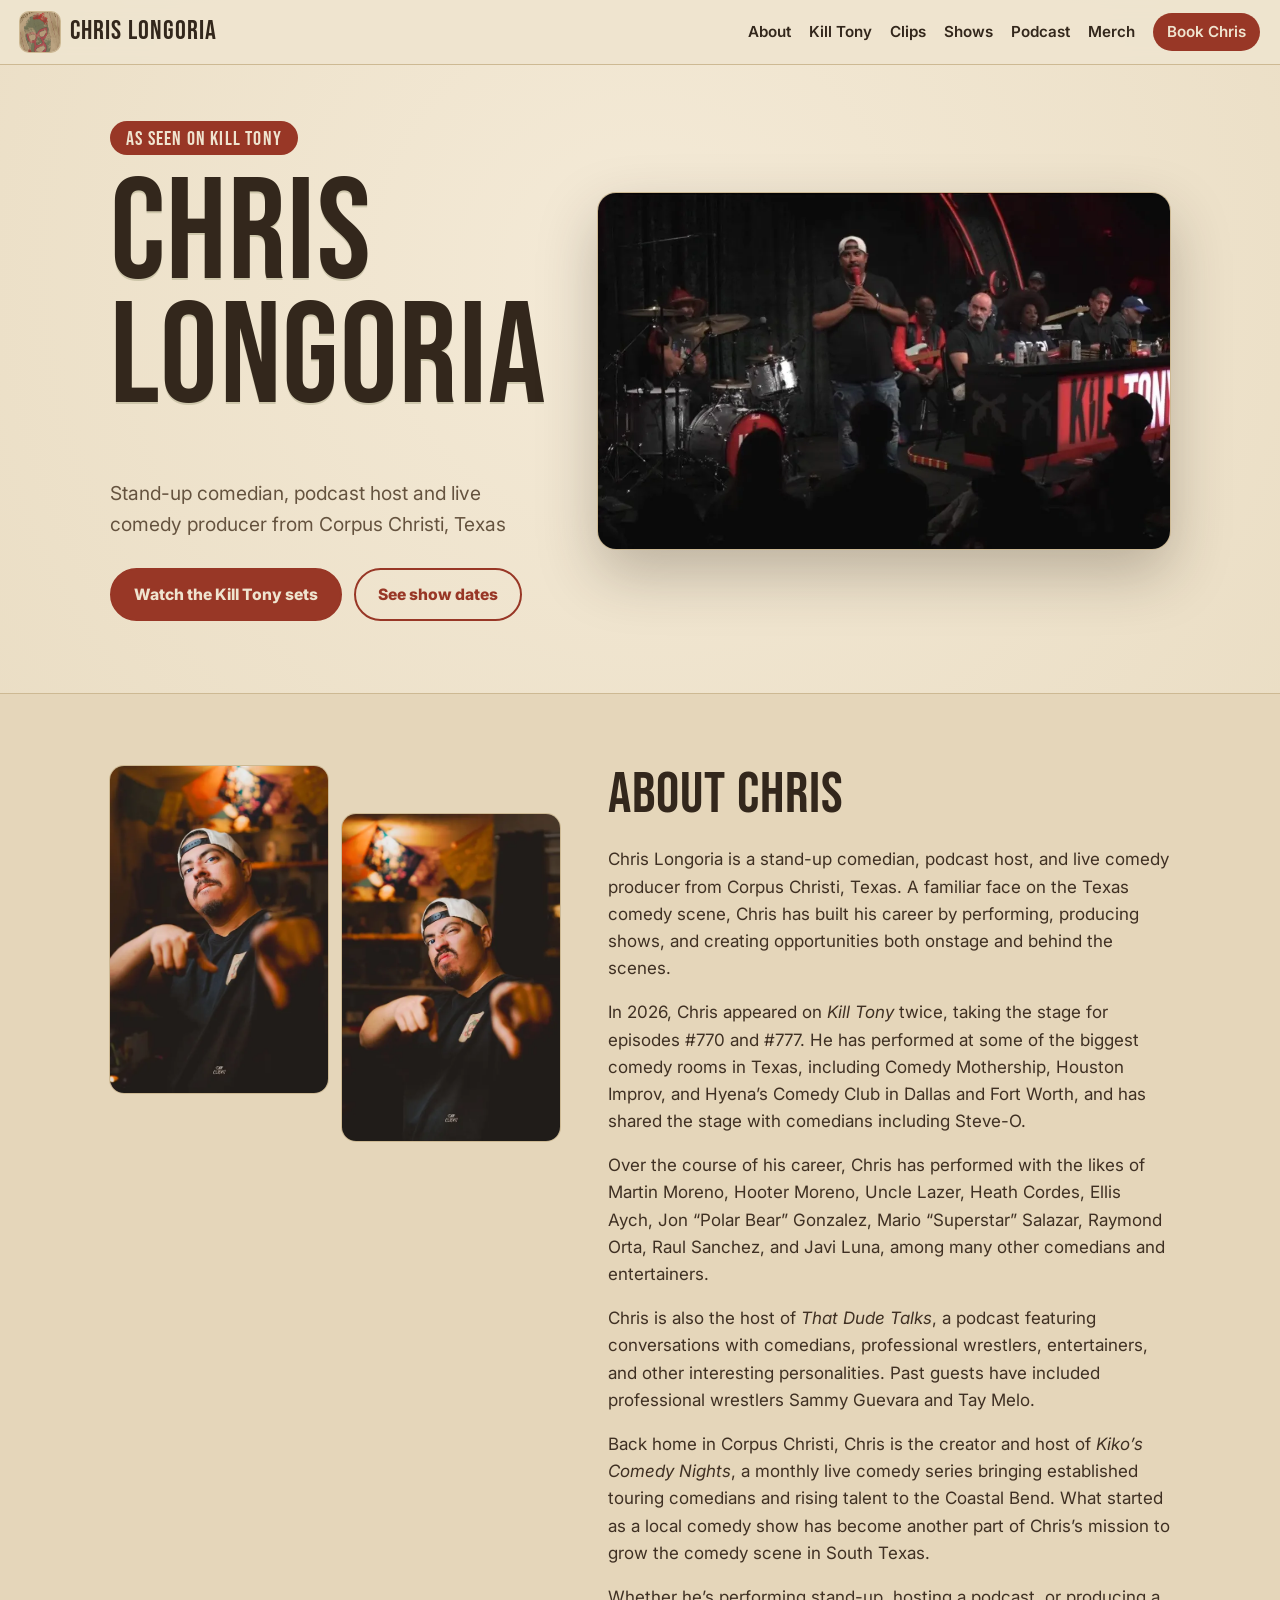
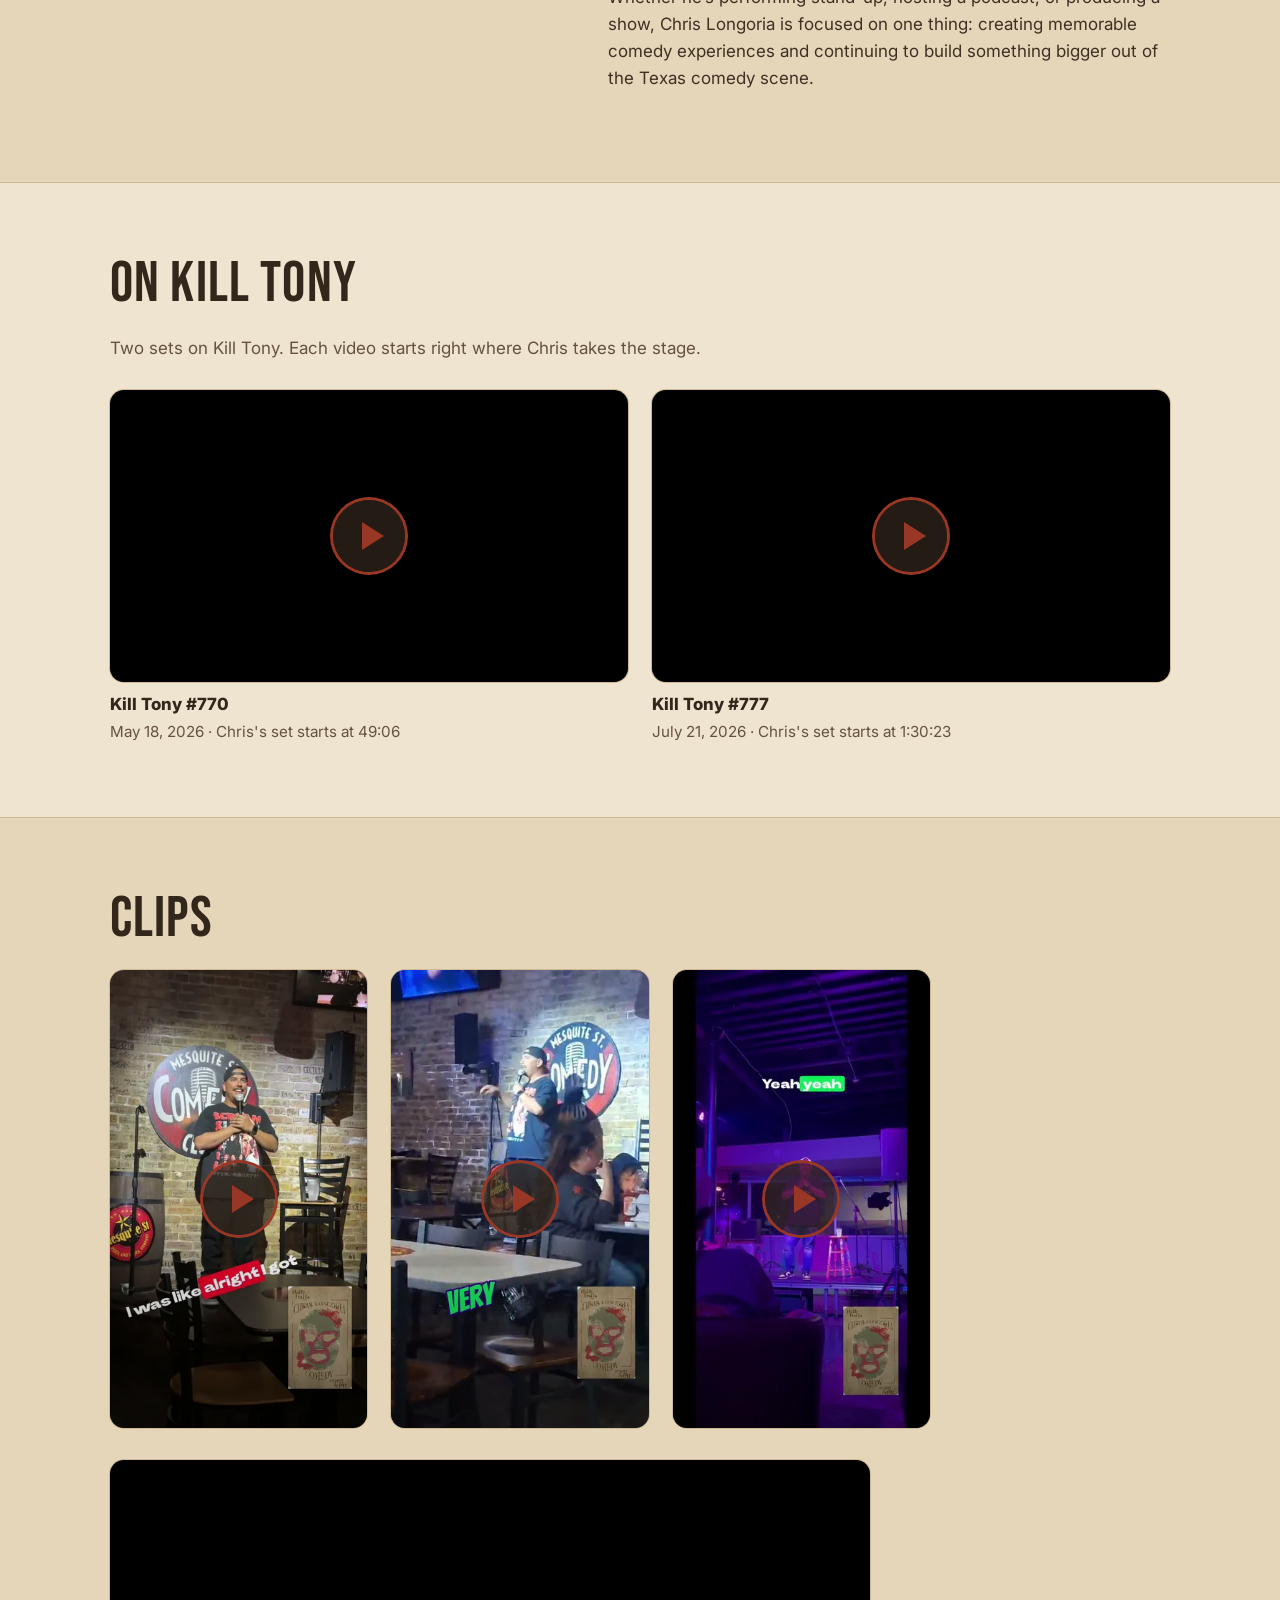
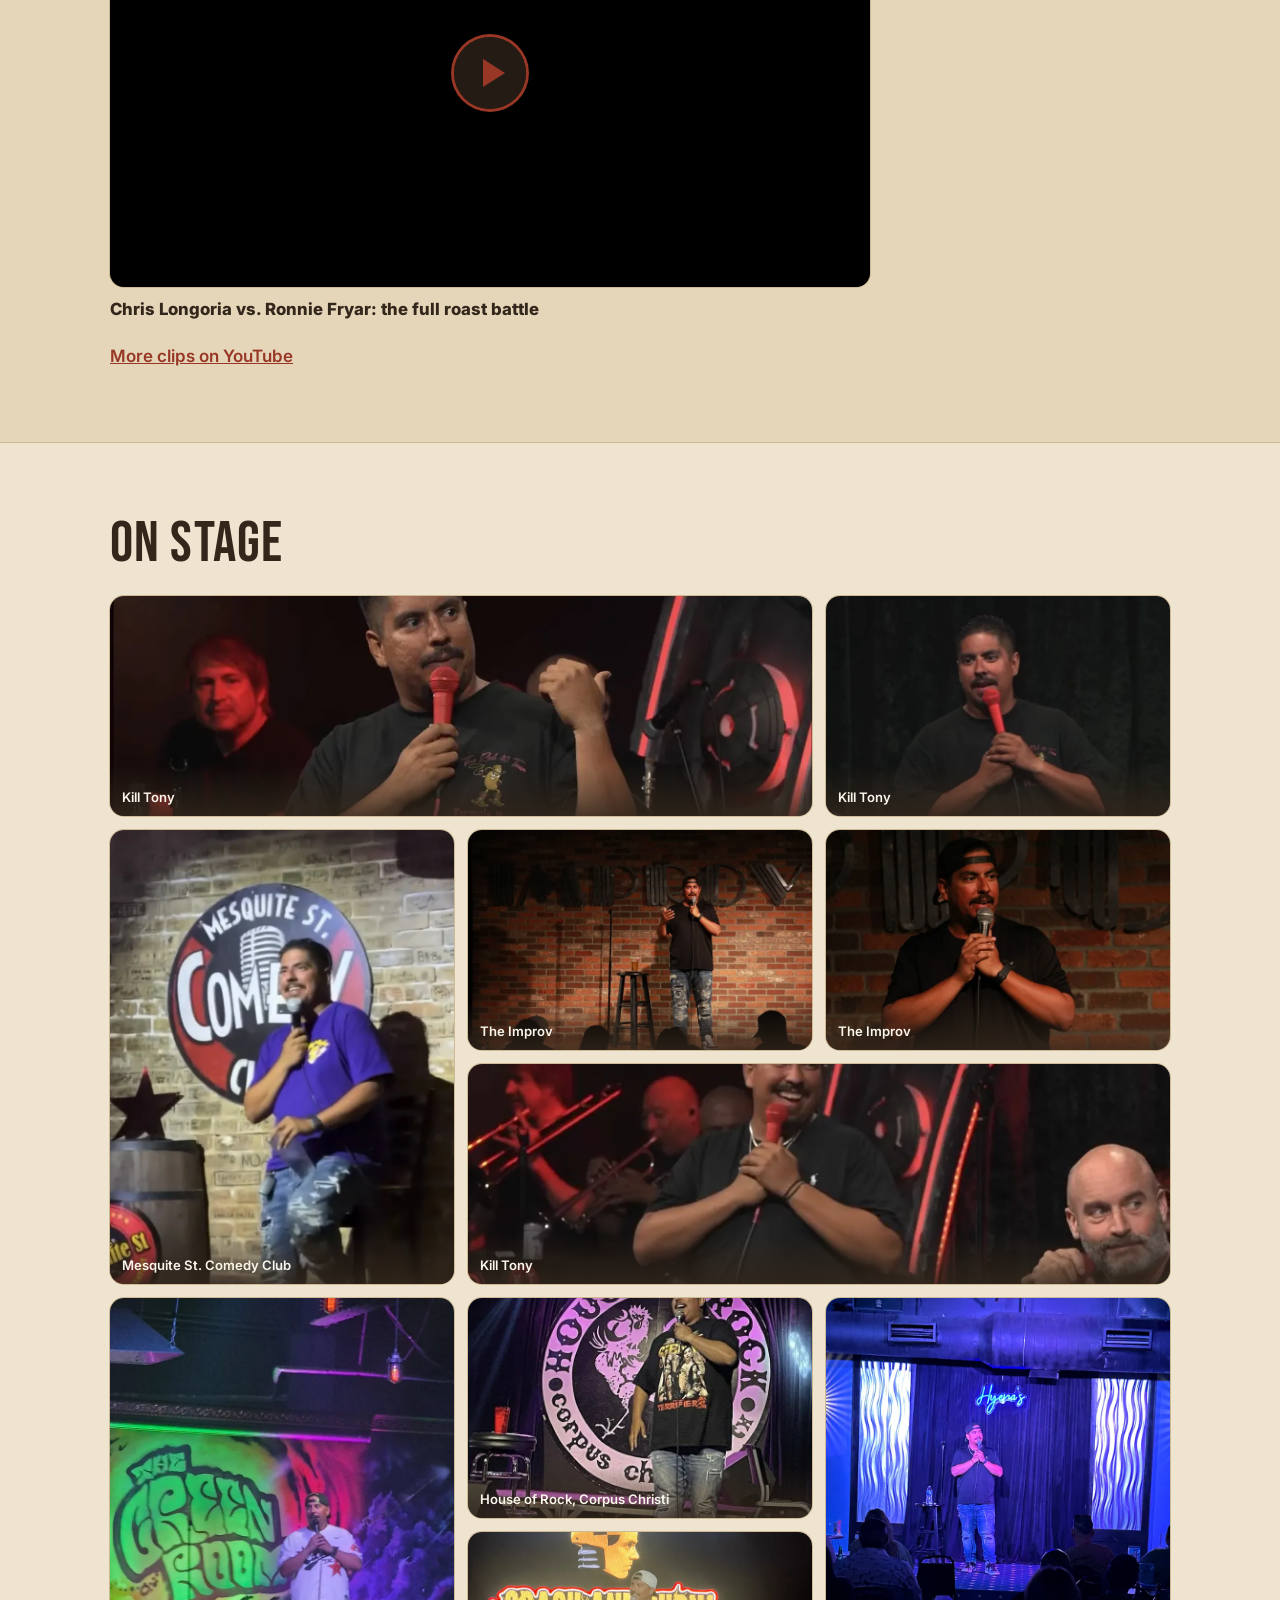
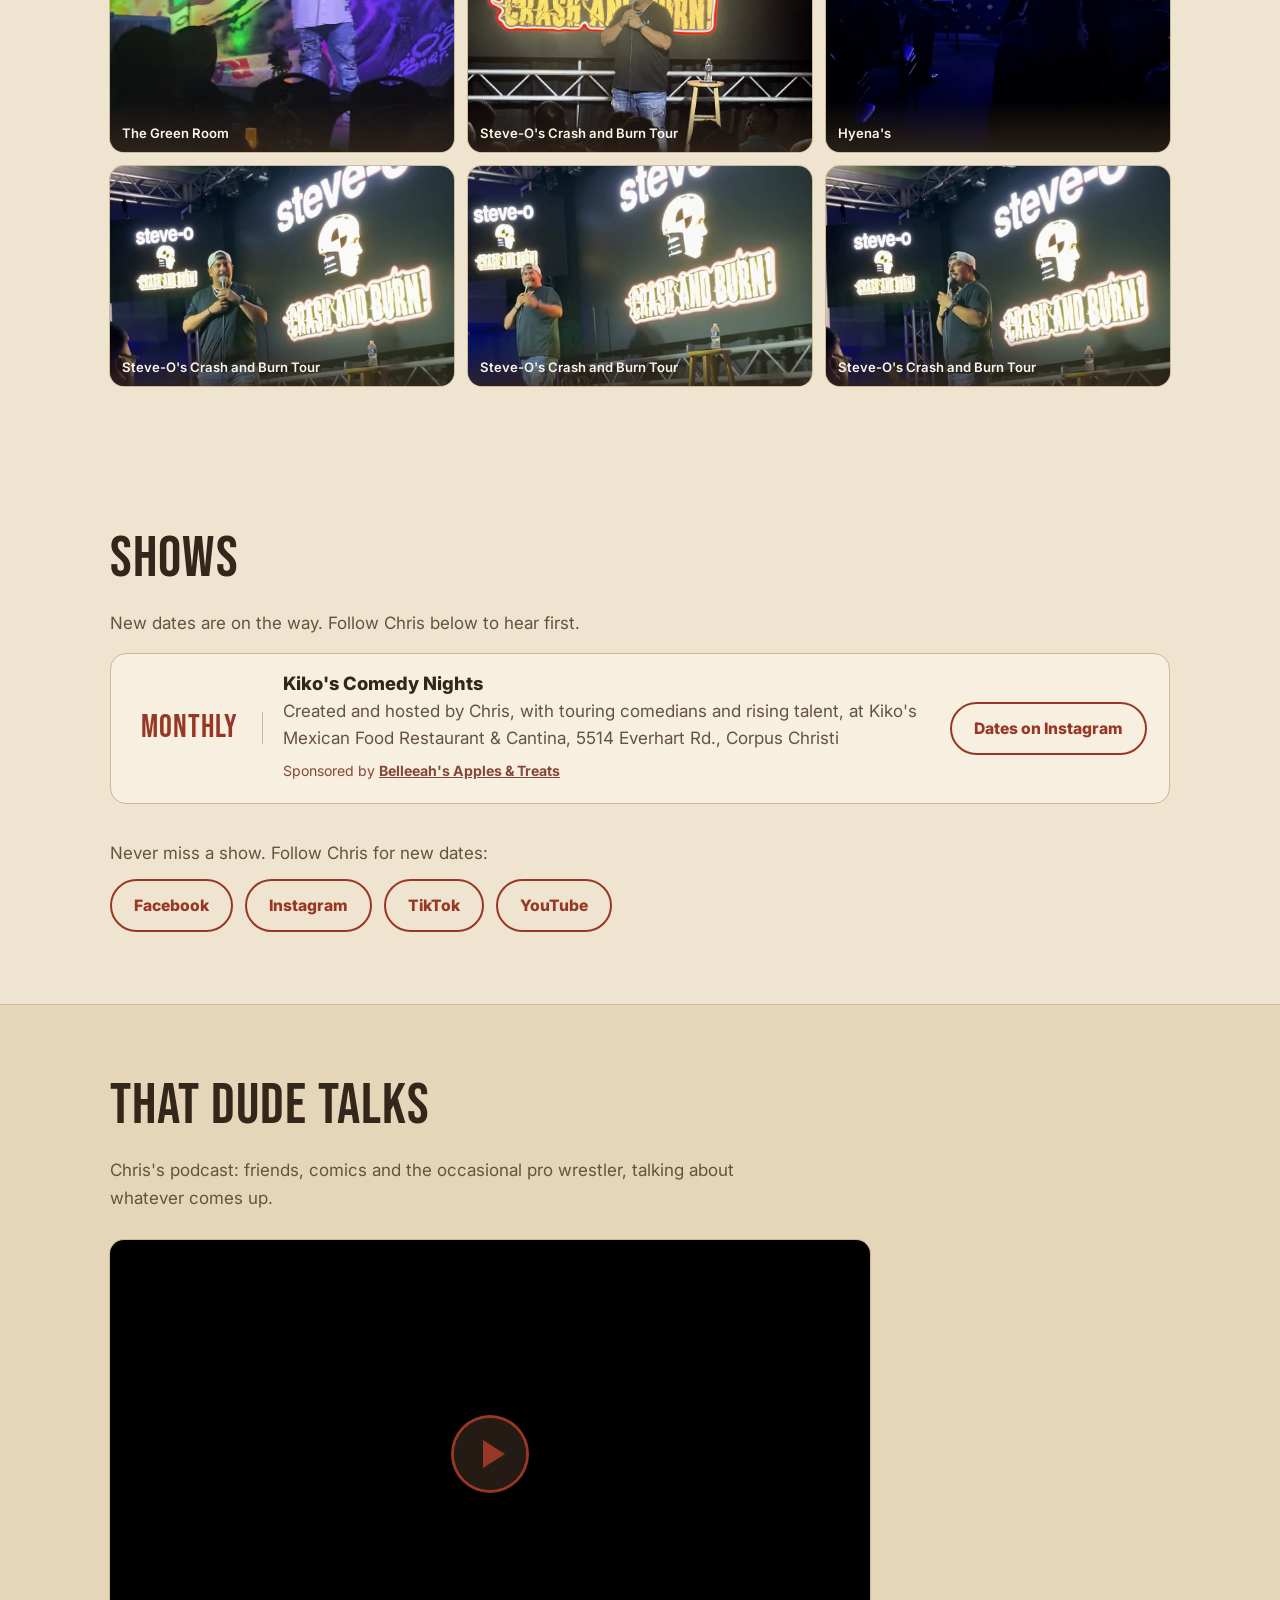
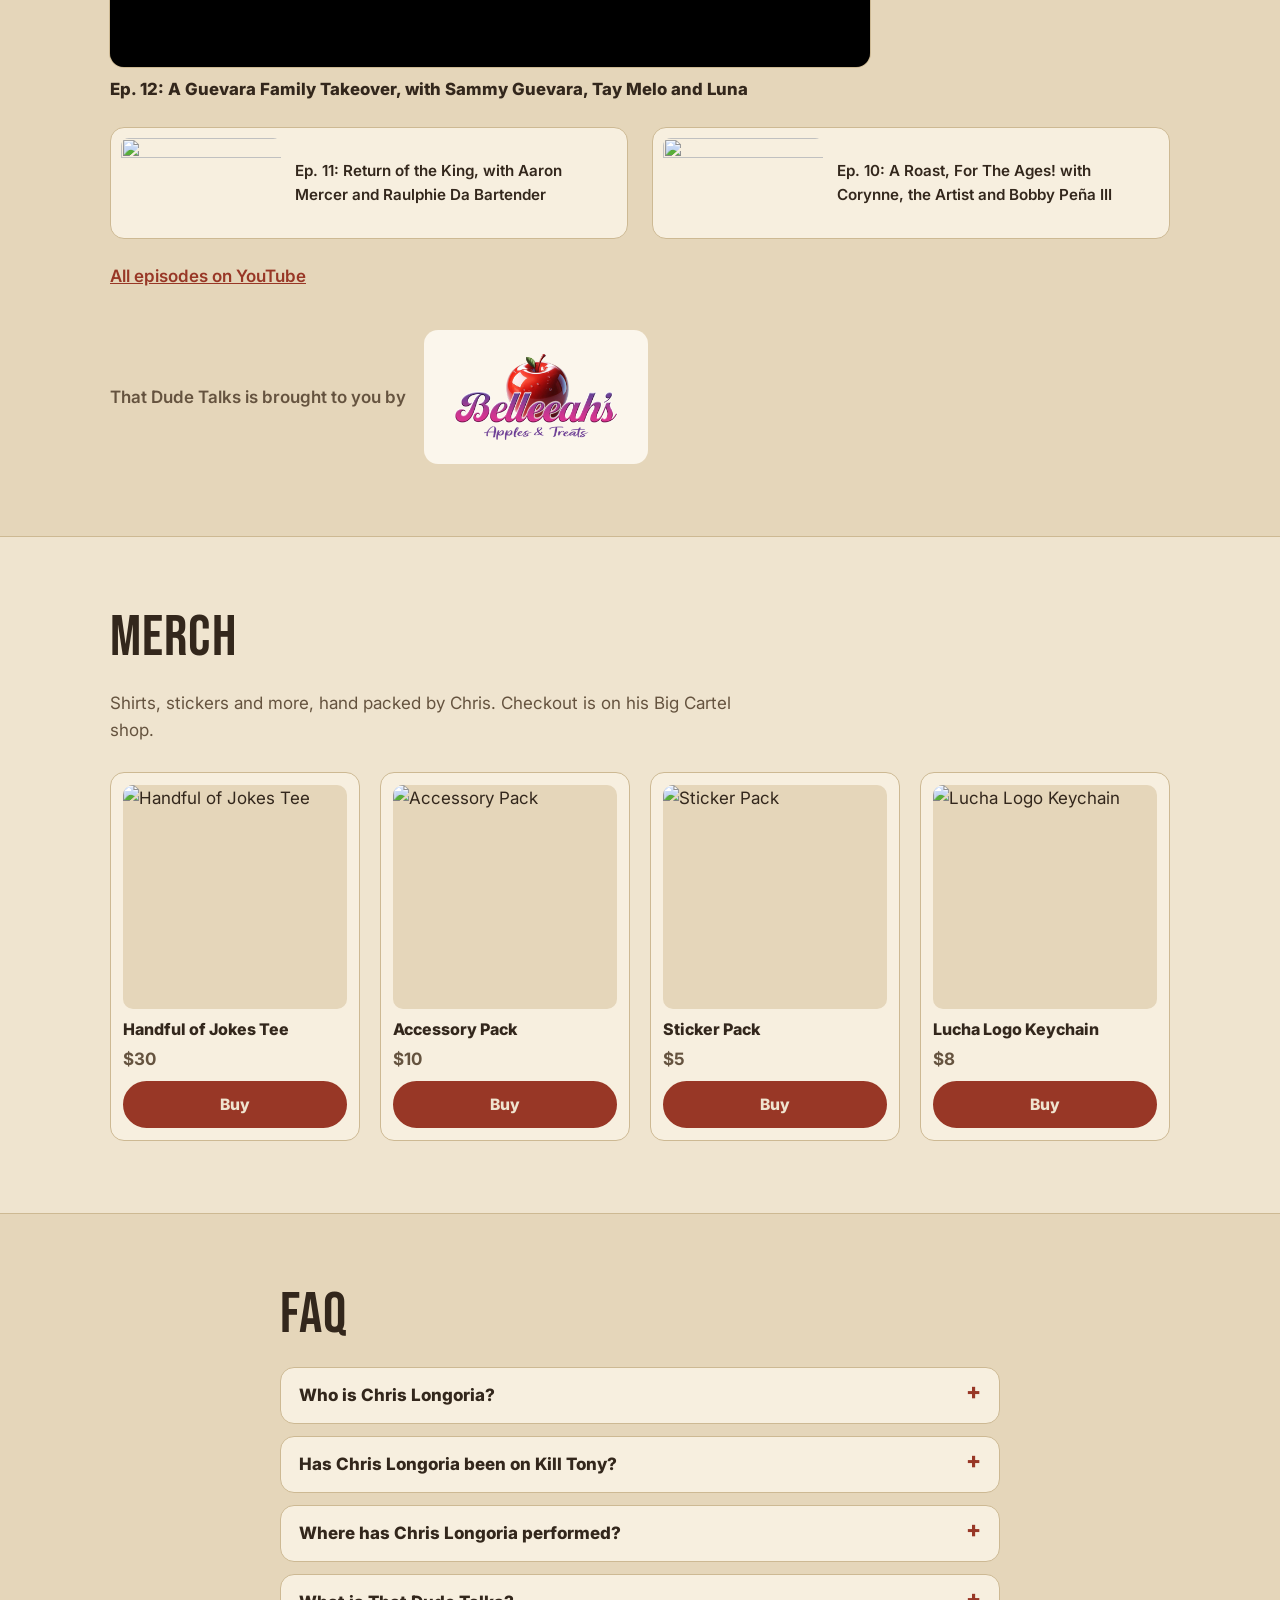
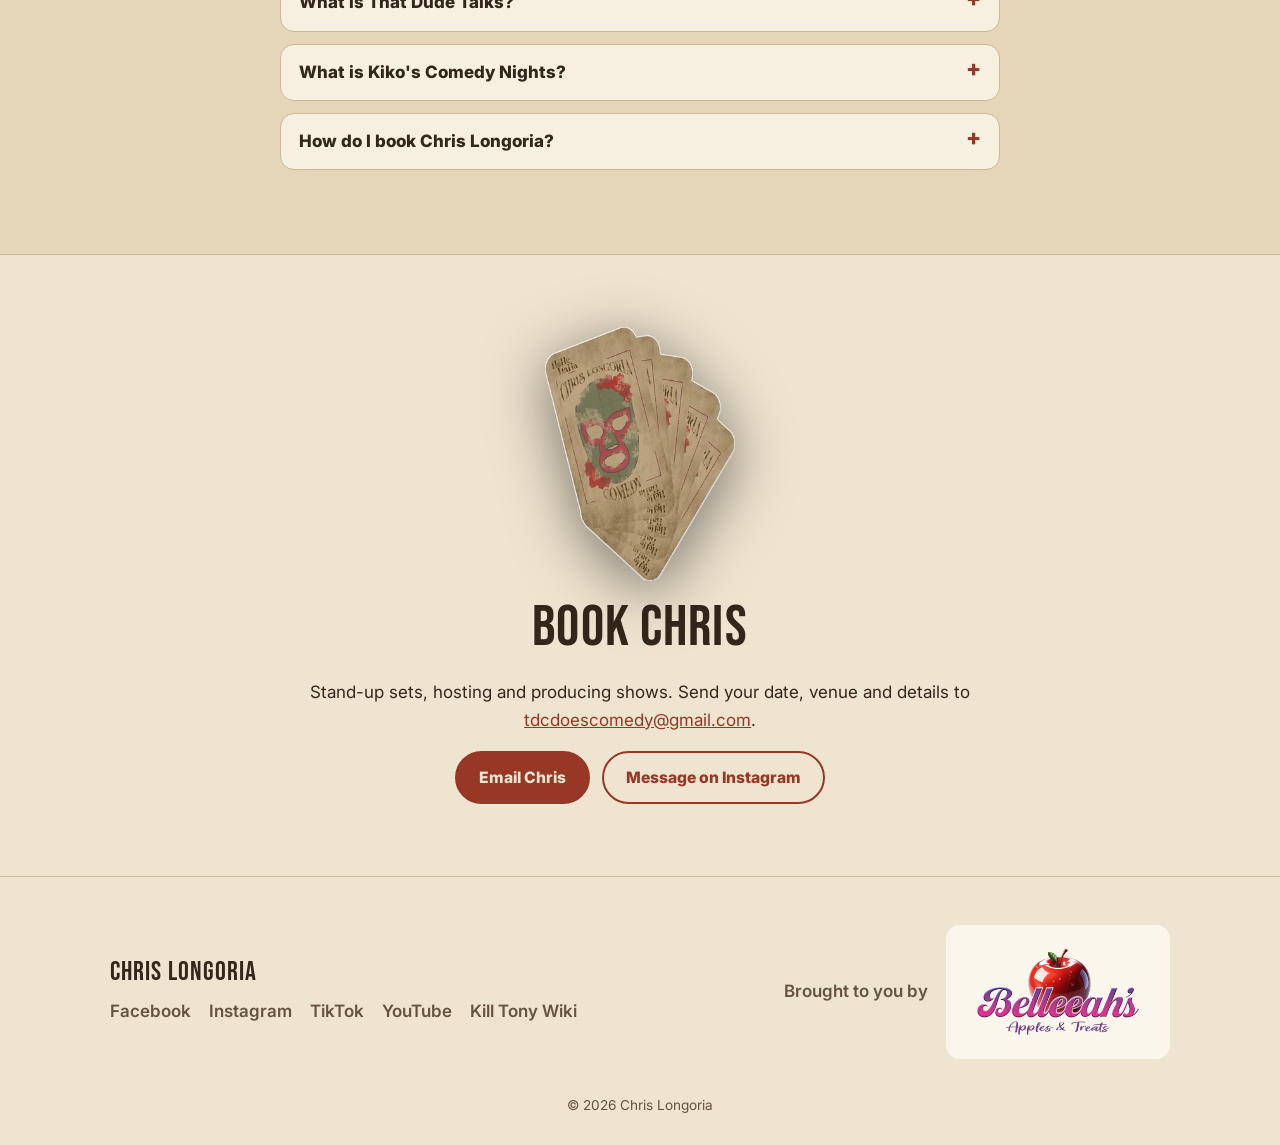
==== commit a024124c: "Bio: add Javi Luna to the comedians Chris has performed with" ====
--- a/index.html
+++ b/index.html
@@ -85,6 +85,34 @@
   {
     "@context": "https://schema.org",
     "@type": "ComedyEvent",
+    "name": "Wildside Wednesday with Hooter Moreno",
+    "startDate": "2026-10-21T20:00-05:00",
+    "eventStatus": "https://schema.org/EventScheduled",
+    "eventAttendanceMode": "https://schema.org/OfflineEventAttendanceMode",
+    "location": {
+      "@type": "Place",
+      "name": "Wildside",
+      "address": "399 W. San Antonio St., New Braunfels, TX"
+    },
+    "performer": {
+      "@id": "https://chrislongoriacomedy.com/#chris"
+    },
+    "sponsor": {
+      "@type": "Organization",
+      "name": "Belleeah's Apples & Treats",
+      "url": "https://belleeah.com/"
+    },
+    "image": "https://chrislongoriacomedy.com/assets/og.jpg",
+    "doorTime": "2026-10-21T18:00-05:00",
+    "offers": {
+      "@type": "Offer",
+      "url": "https://piquetickets.com/shows/wildside-wednesday-with-hooter-moreno-11",
+      "availability": "https://schema.org/InStock"
+    }
+  },
+  {
+    "@context": "https://schema.org",
+    "@type": "ComedyEvent",
     "name": "Kill Tony Killers at The Parish",
     "startDate": "2026-10-24T20:30-05:00",
     "eventStatus": "https://schema.org/EventScheduled",
@@ -160,7 +188,7 @@
         <h2>About Chris</h2>
         <p>Chris Longoria is a stand-up comedian, podcast host, and live comedy producer from Corpus Christi, Texas. A familiar face on the Texas comedy scene, Chris has built his career by performing, producing shows, and creating opportunities both onstage and behind the scenes.</p>
         <p>In 2026, Chris appeared on <em>Kill Tony</em> twice, taking the stage for episodes #770 and #777. He has performed at some of the biggest comedy rooms in Texas, including Comedy Mothership, Houston Improv, and Hyena’s Comedy Club in Dallas and Fort Worth, and has shared the stage with comedians including Steve-O.</p>
-        <p>Over the course of his career, Chris has performed with the likes of Martin Moreno, Hooter Moreno, Uncle Lazer, Heath Cordes, Ellis Aych, Jon “Polar Bear” Gonzalez, Mario “Superstar” Salazar, Raymond Orta, and Raul Sanchez, among many other comedians and entertainers.</p>
+        <p>Over the course of his career, Chris has performed with the likes of Martin Moreno, Hooter Moreno, Uncle Lazer, Heath Cordes, Ellis Aych, Jon “Polar Bear” Gonzalez, Mario “Superstar” Salazar, Raymond Orta, Raul Sanchez, and Javi Luna, among many other comedians and entertainers.</p>
         <p>Chris is also the host of <em>That Dude Talks</em>, a podcast featuring conversations with comedians, professional wrestlers, entertainers, and other interesting personalities. Past guests have included professional wrestlers Sammy Guevara and Tay Melo.</p>
         <p>Back home in Corpus Christi, Chris is the creator and host of <em>Kiko’s Comedy Nights</em>, a monthly live comedy series bringing established touring comedians and rising talent to the Coastal Bend. What started as a local comedy show has become another part of Chris’s mission to grow the comedy scene in South Texas.</p>
         <p>Whether he’s performing stand-up, hosting a podcast, or producing a show, Chris Longoria is focused on one thing: creating memorable comedy experiences and continuing to build something bigger out of the Texas comedy scene.</p>
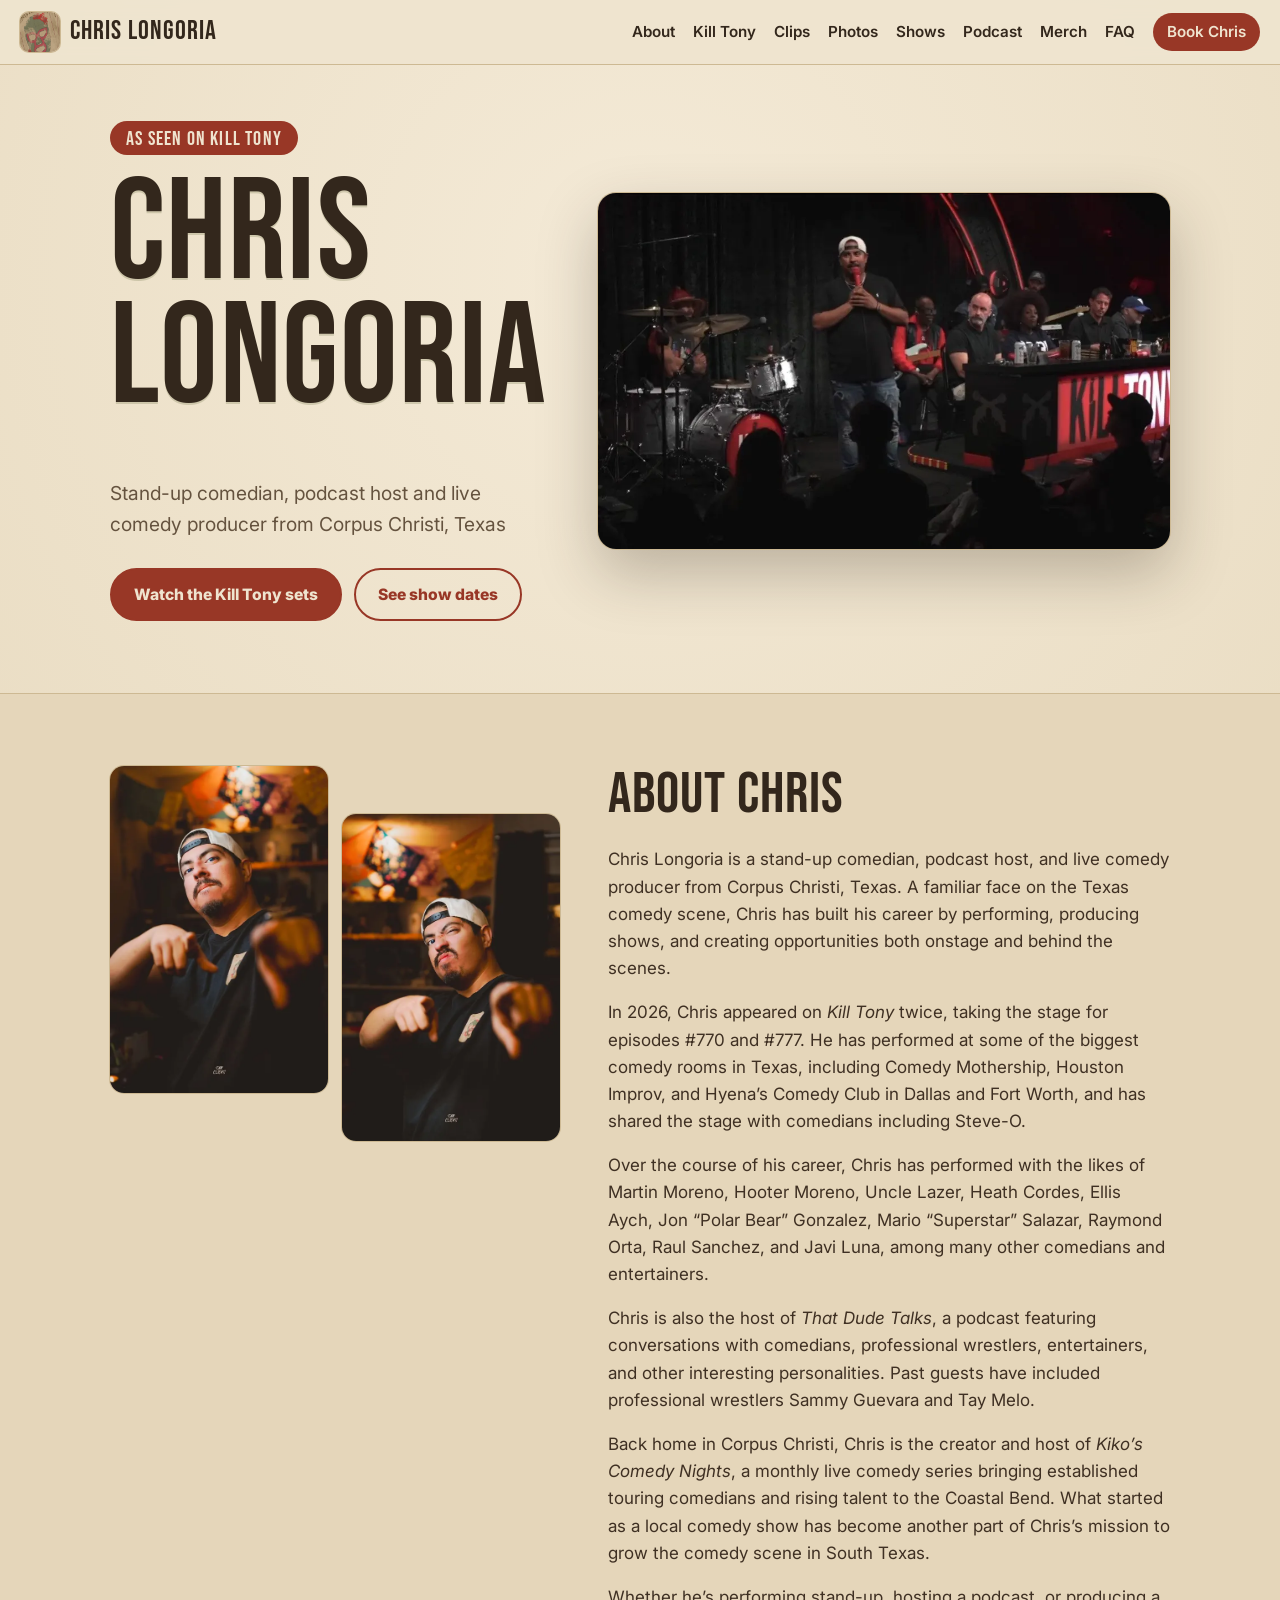
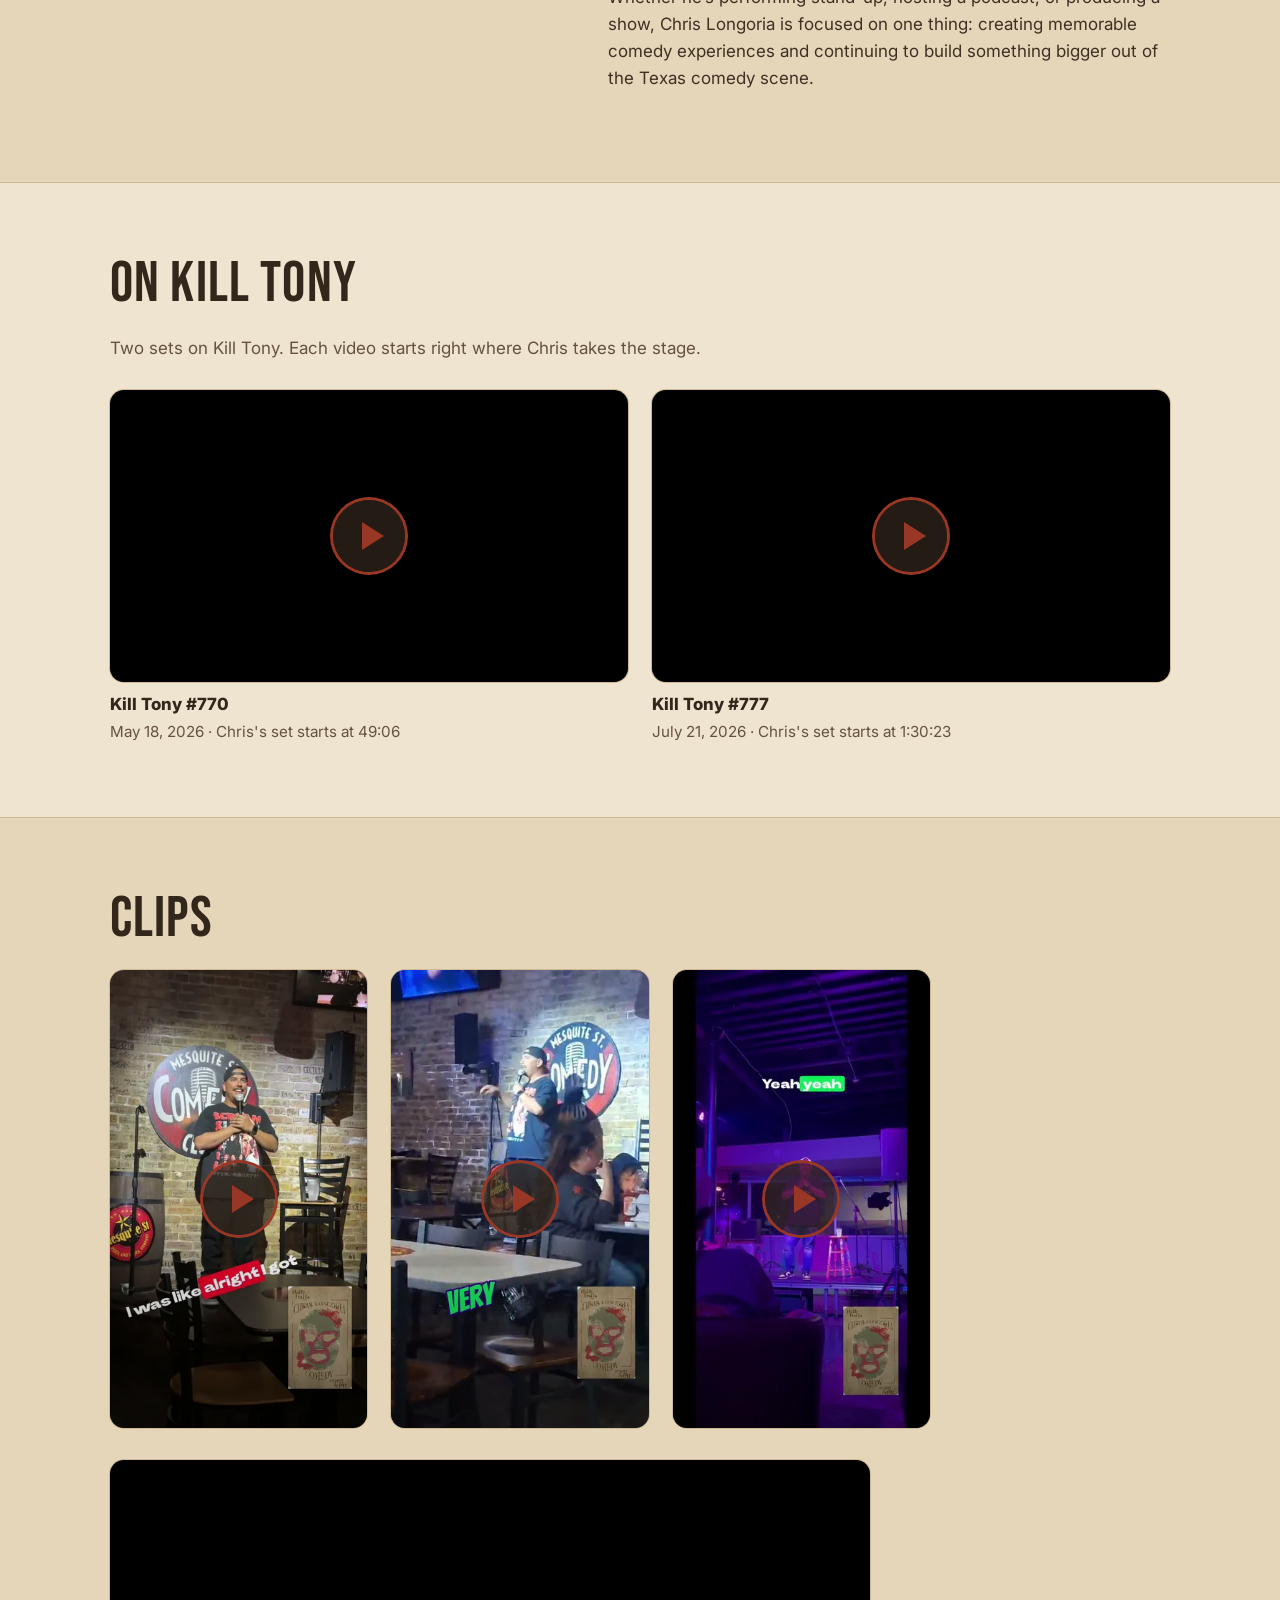
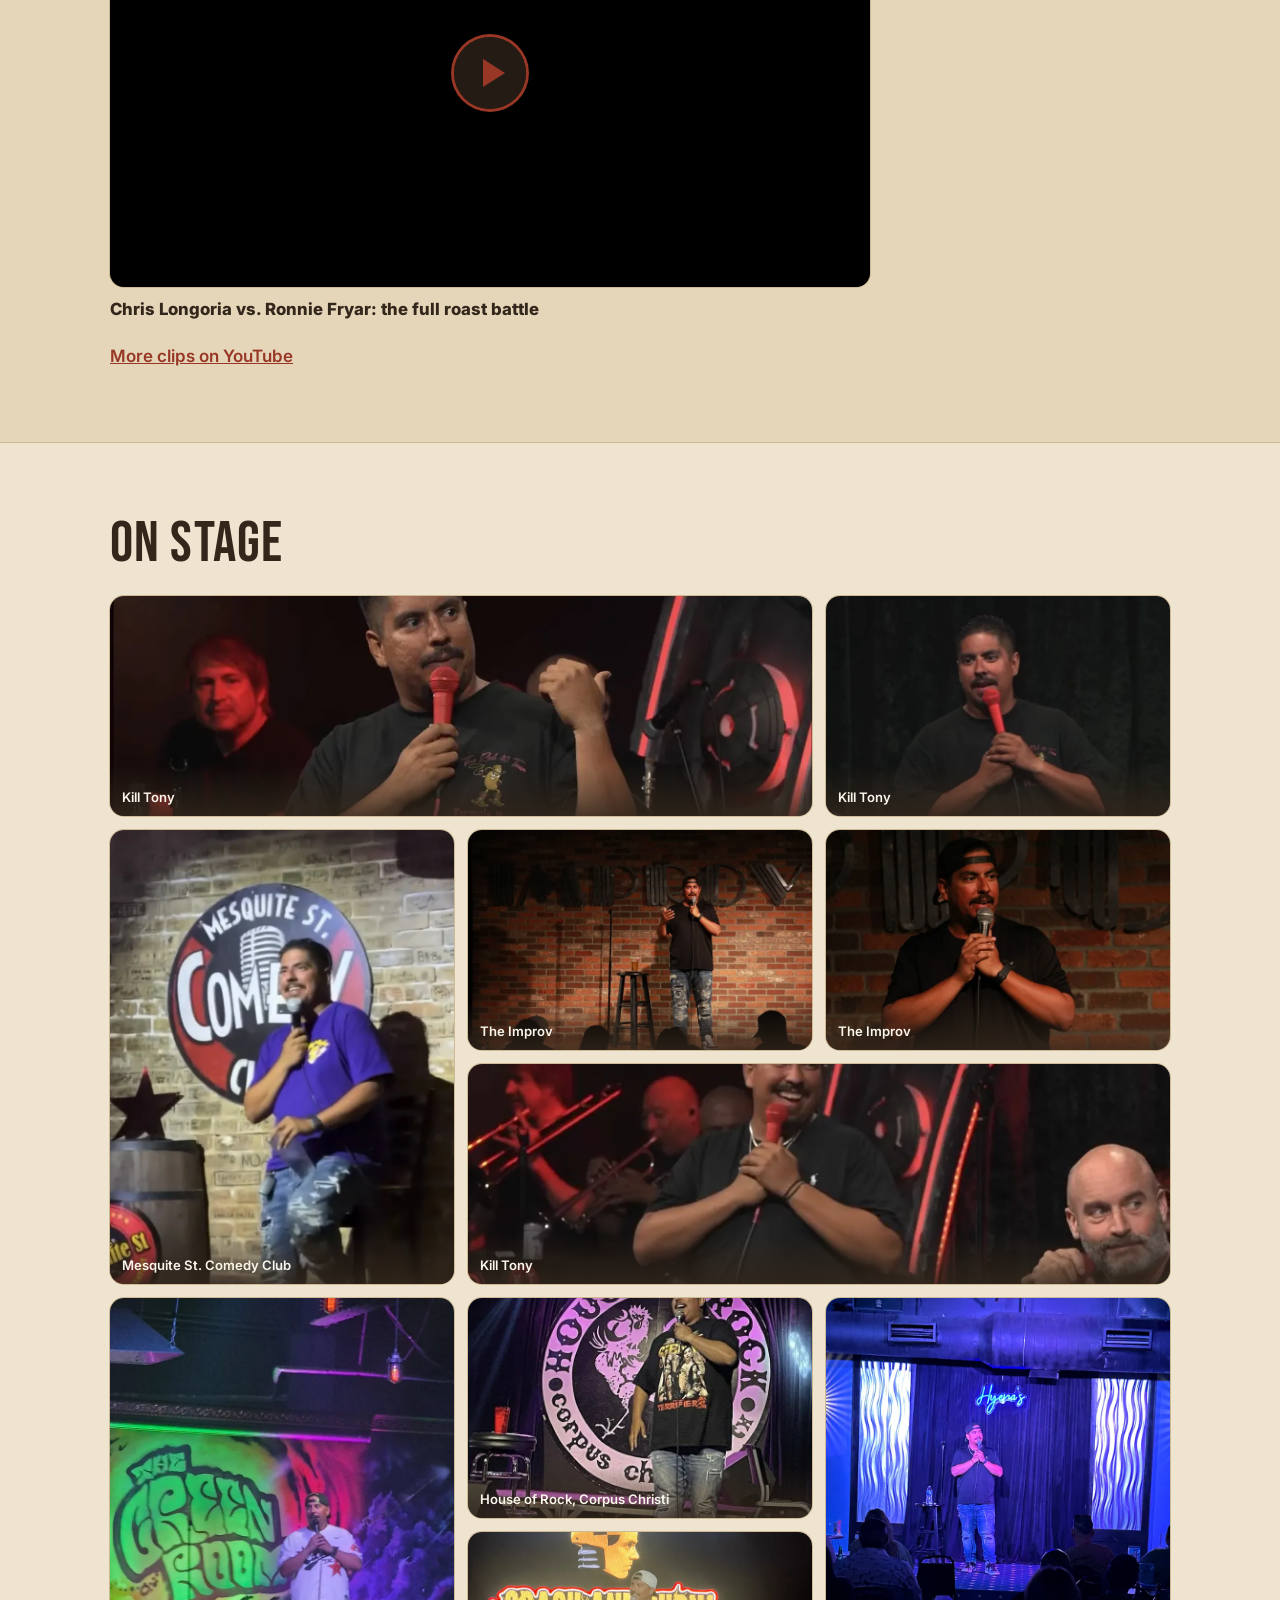
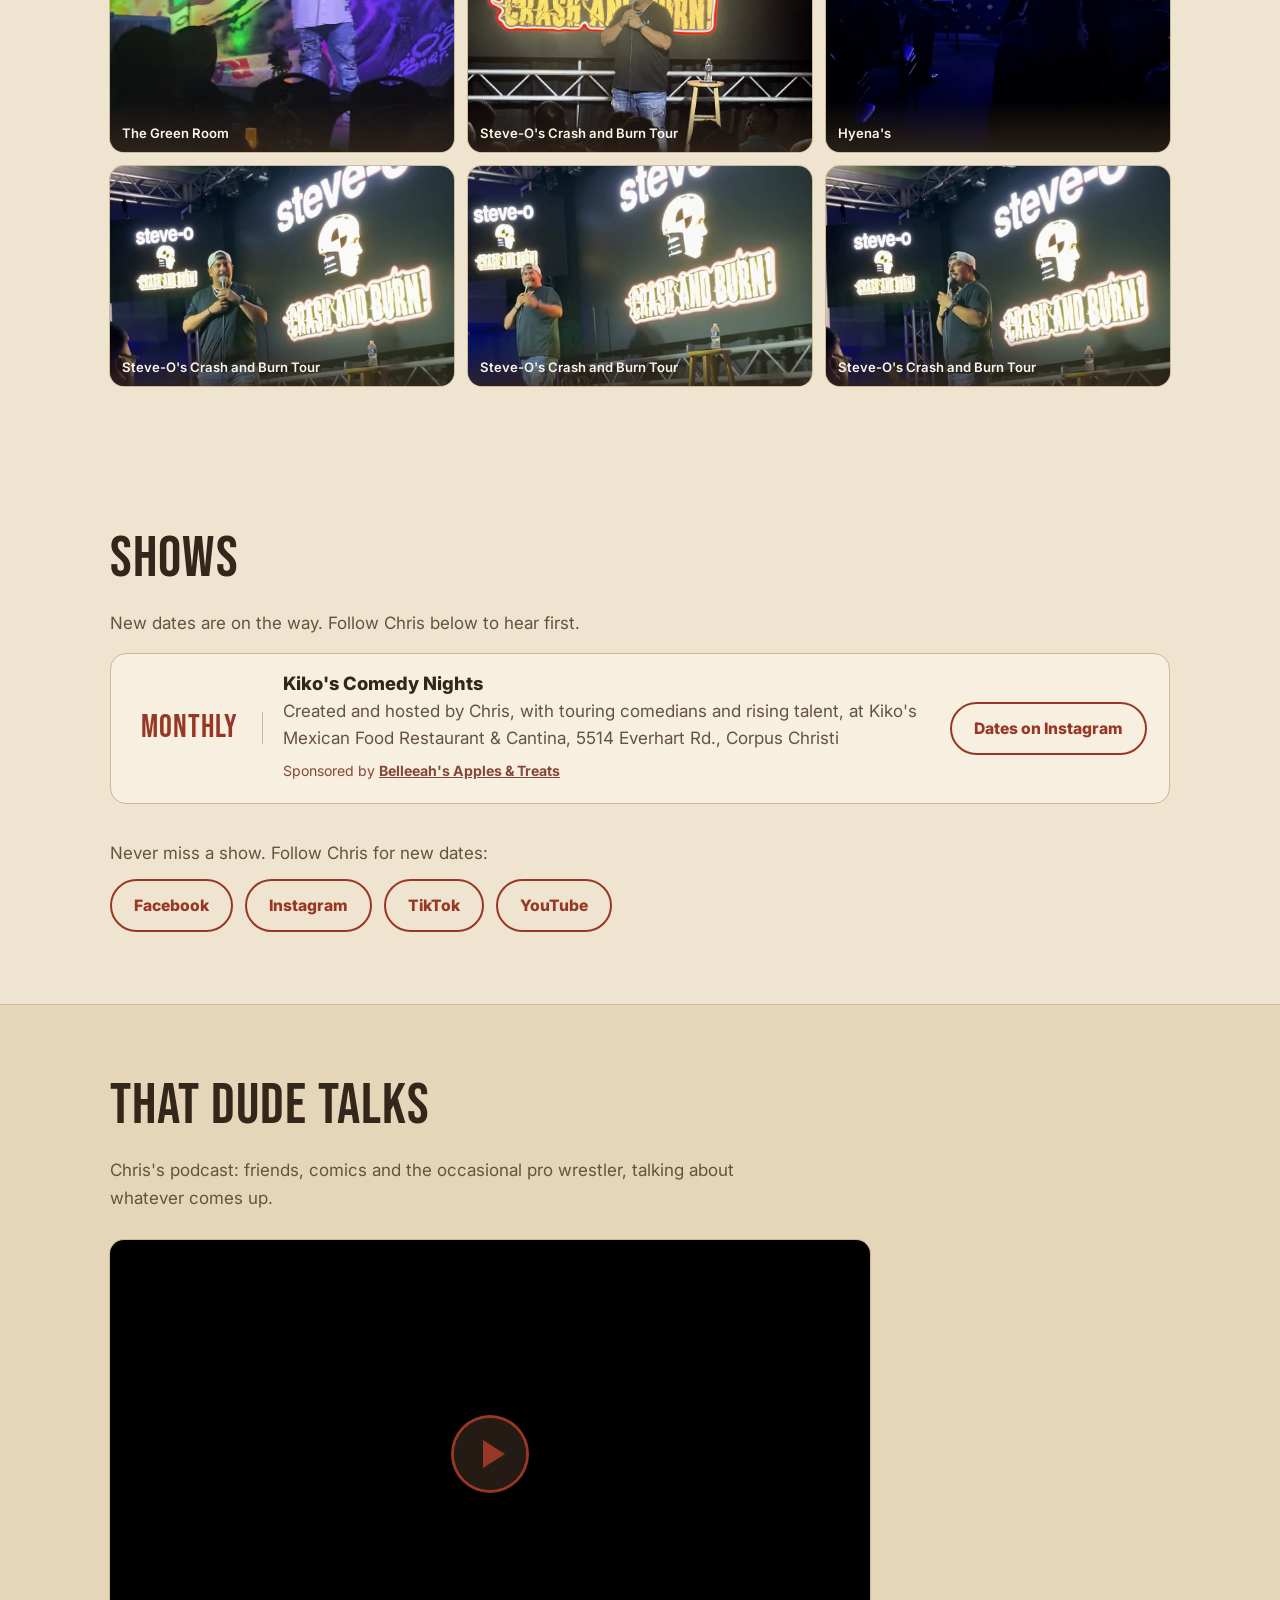
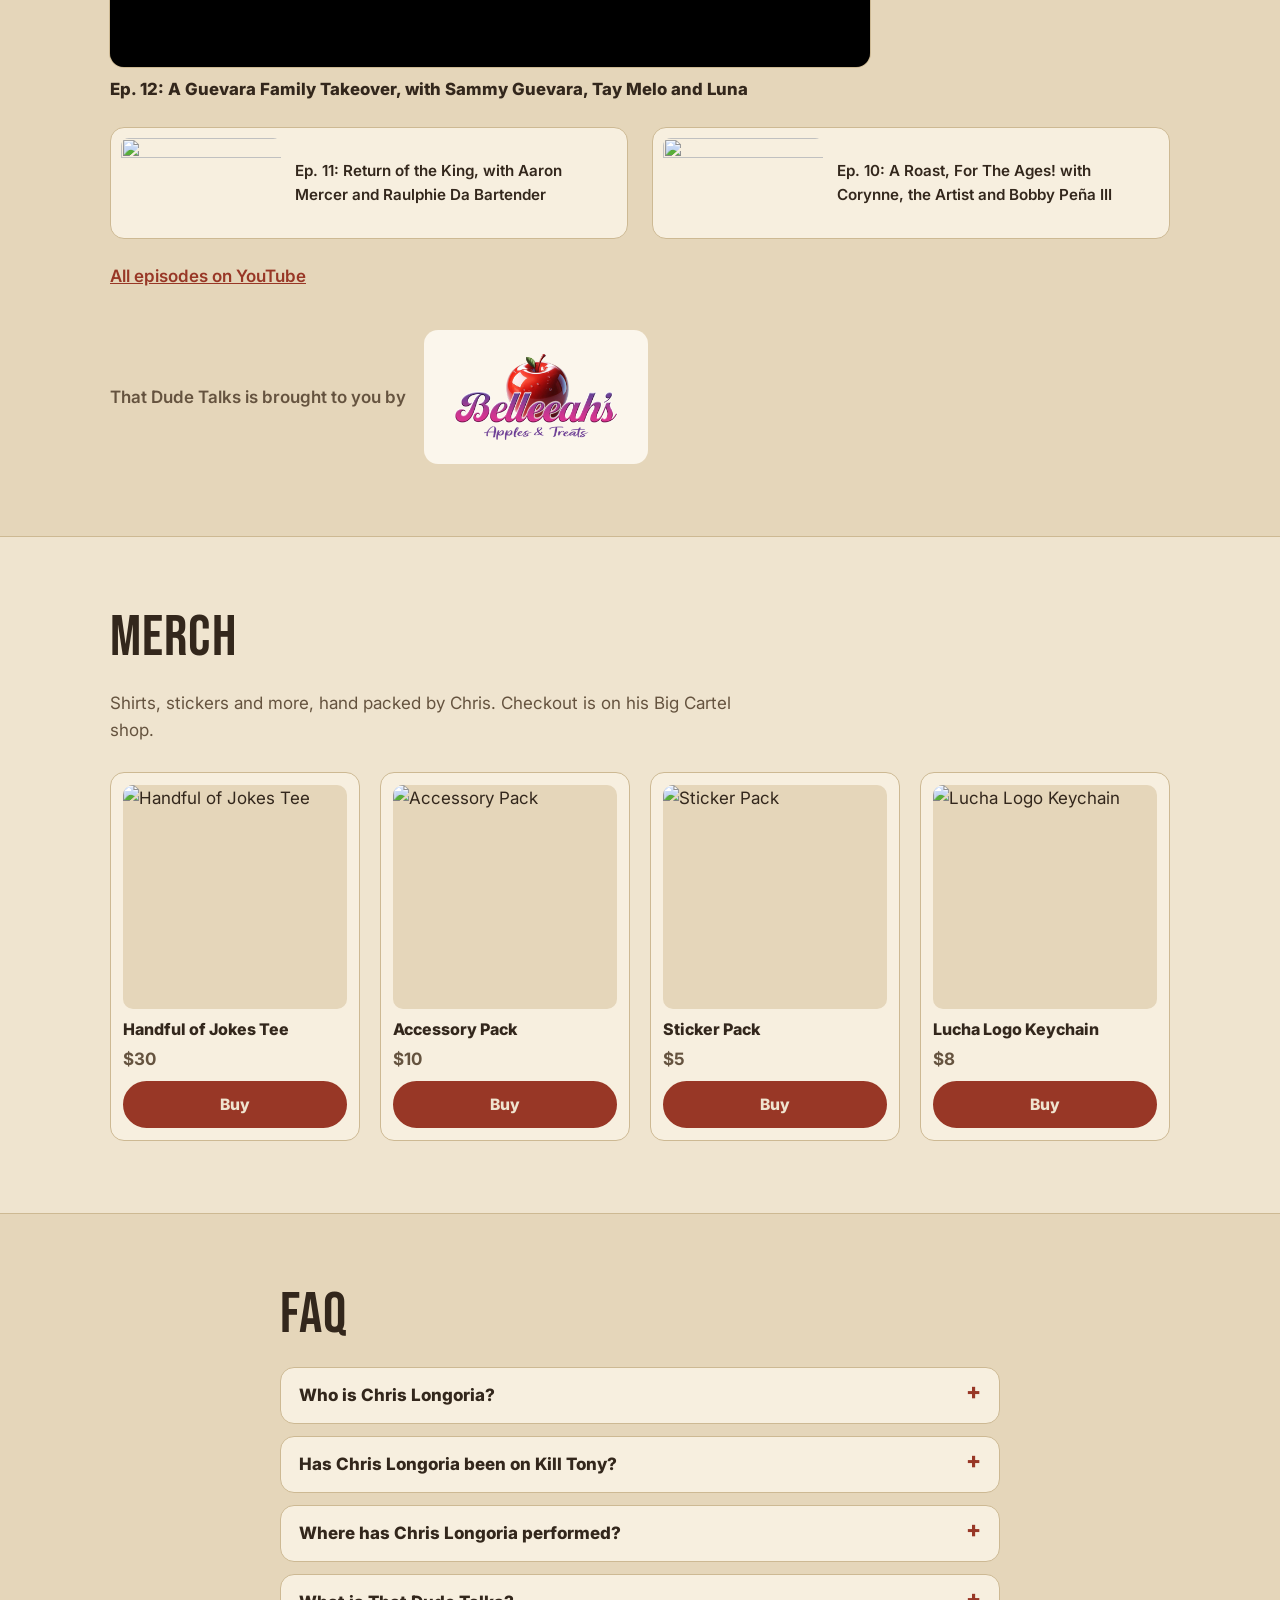
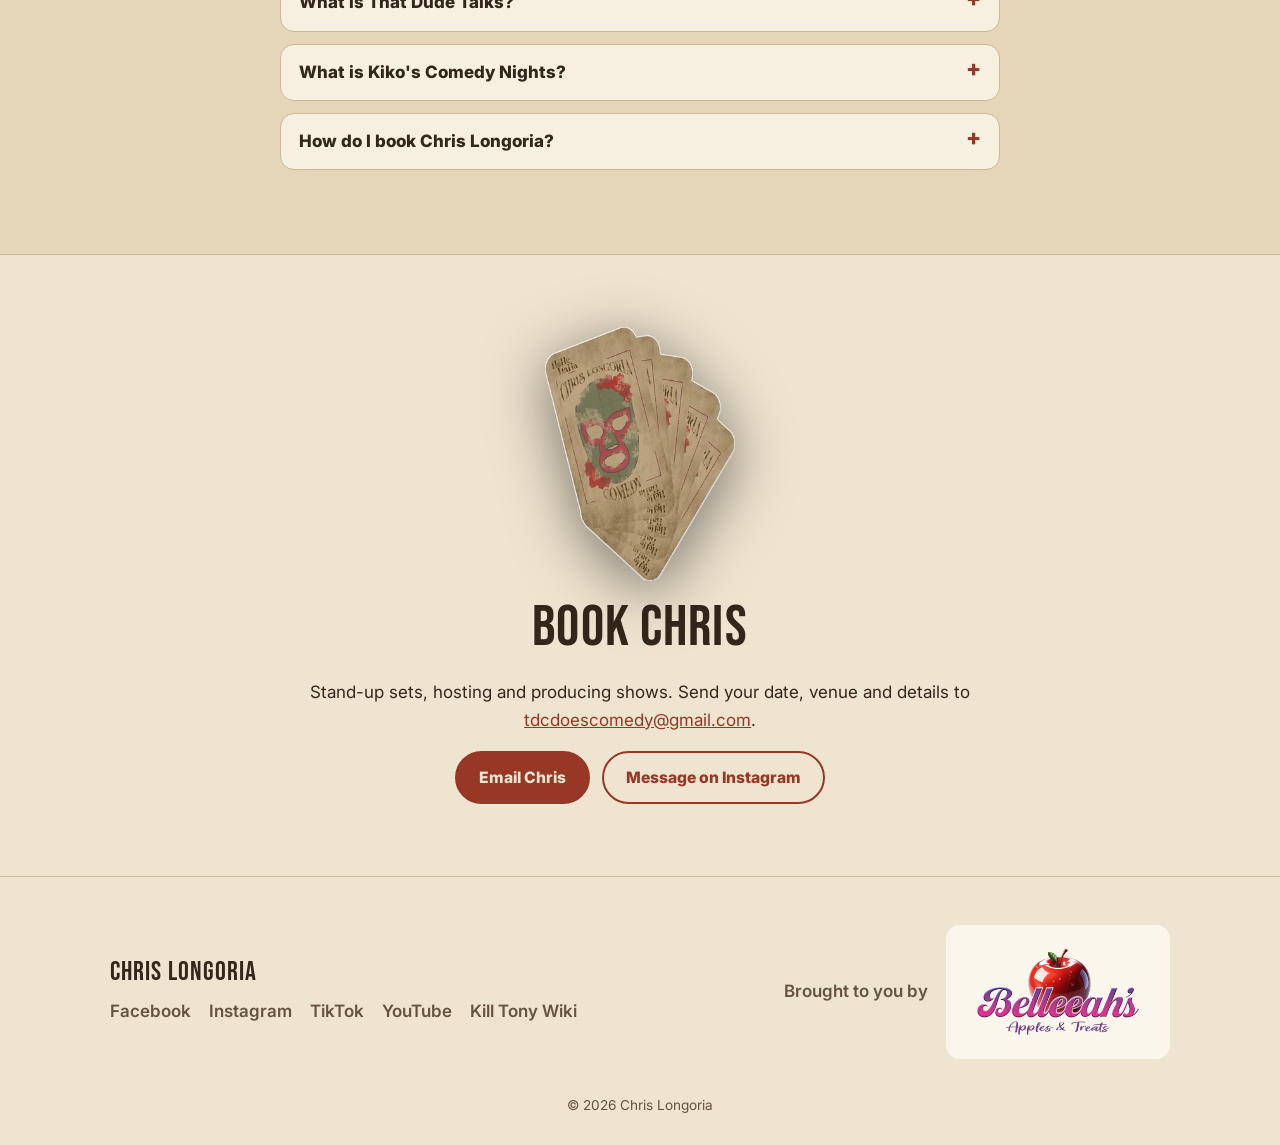
==== commit 36d69c2e: "Menu button on phones and tablets opens every section; Photos and FAQ added to the top bar (Jesse OK" ====
--- a/index.html
+++ b/index.html
@@ -113,6 +113,38 @@
   {
     "@context": "https://schema.org",
     "@type": "ComedyEvent",
+    "name": "Kill Tony Killers: Headlined by Charlie Mac",
+    "startDate": "2026-10-23T19:30-05:00",
+    "eventStatus": "https://schema.org/EventScheduled",
+    "eventAttendanceMode": "https://schema.org/OfflineEventAttendanceMode",
+    "location": {
+      "@type": "Place",
+      "name": "Kiko's Mexican Food Restaurant & Cantina",
+      "address": "5514 Everhart Rd., Corpus Christi, TX"
+    },
+    "performer": {
+      "@id": "https://chrislongoriacomedy.com/#chris"
+    },
+    "sponsor": {
+      "@type": "Organization",
+      "name": "Belleeah's Apples & Treats",
+      "url": "https://belleeah.com/"
+    },
+    "image": "https://chrislongoriacomedy.com/assets/og.jpg",
+    "doorTime": "2026-10-23T18:00-05:00",
+    "organizer": {
+      "@type": "Organization",
+      "name": "That Dude Talks"
+    },
+    "offers": {
+      "@type": "Offer",
+      "url": "https://www.eventbrite.com/e/kill-tony-killers-headlined-by-charlie-mac-tickets-2003117023941",
+      "availability": "https://schema.org/InStock"
+    }
+  },
+  {
+    "@context": "https://schema.org",
+    "@type": "ComedyEvent",
     "name": "Kill Tony Killers at The Parish",
     "startDate": "2026-10-24T20:30-05:00",
     "eventStatus": "https://schema.org/EventScheduled",
@@ -150,15 +182,20 @@
 
 <header class="top">
   <a class="brand" href="#top"><img src="assets/logo-mask.jpg" width="40" height="40" alt="">Chris Longoria</a>
-  <nav aria-label="Sections">
-    <a href="#about">About</a>
-    <a href="#kill-tony">Kill Tony</a>
-    <a href="#clips">Clips</a>
-    <a href="#shows">Shows</a>
-    <a href="#podcast">Podcast</a>
-    <a href="#merch">Merch</a>
-    <a href="#booking" class="nav-cta">Book Chris</a>
-  </nav>
+  <div class="nav-wrap">
+    <nav id="site-nav" aria-label="Sections">
+      <a href="#about">About</a>
+      <a href="#kill-tony">Kill Tony</a>
+      <a href="#clips">Clips</a>
+      <a href="#photos">Photos</a>
+      <a href="#shows">Shows</a>
+      <a href="#podcast">Podcast</a>
+      <a href="#merch">Merch</a>
+      <a href="#faq">FAQ</a>
+      <a href="#booking" class="nav-cta">Book Chris</a>
+    </nav>
+    <button class="nav-toggle" type="button" aria-expanded="false" aria-controls="site-nav">Menu</button>
+  </div>
 </header>
 
 <main id="top">
--- a/styles.css
+++ b/styles.css
@@ -51,6 +51,37 @@
 .top nav a { color: var(--text); text-decoration: none; font-weight: 600; font-size: .95rem; white-space: nowrap; }
 .top nav a:hover { color: var(--text); }
 .top nav .nav-cta { color: var(--bg); background: var(--accent); padding: 7px 14px; border-radius: 999px; }
+.nav-wrap { display: flex; align-items: center; gap: 10px; min-width: 0; }
+.nav-toggle { display: none; font: 600 .95rem var(--body); color: var(--text); background: transparent; border: 1px solid var(--line); border-radius: 999px; padding: 6px 14px; cursor: pointer; }
+.nav-toggle::after { content: " \25BE"; }
+.top.menu-open .nav-toggle::after { content: " \25B4"; }
+
+/* narrow screens: Book Chris stays in the bar, the Menu button opens every section */
+@media (max-width: 1024px) {
+  .nav-toggle { display: inline-block; }
+  .top nav a:not(.nav-cta) { display: none; }
+  .top.menu-open nav {
+    position: absolute; top: 100%; left: 0; right: 0;
+    flex-direction: column; align-items: stretch; gap: 0;
+    padding: 8px 20px 16px; overflow: visible;
+    background: var(--bg);
+    border-bottom: 1px solid var(--line);
+    box-shadow: 0 12px 24px rgba(51, 39, 28, .12);
+  }
+  .top.menu-open nav a { display: block; padding: 12px 4px; border-bottom: 1px solid var(--line); font-size: 1.05rem; }
+  .top.menu-open nav .nav-cta { margin-top: 12px; padding: 12px 14px; text-align: center; border-bottom: 0; }
+}
+/* small phones: tighten the bar so the name, Book Chris and Menu all fit */
+@media (max-width: 480px) {
+  .top { padding: 10px 12px; gap: 8px; }
+  .brand { font-size: 1.3rem; gap: 8px; }
+  .brand img { width: 32px; height: 32px; }
+  .nav-wrap { gap: 6px; }
+  .top nav .nav-cta { padding: 6px 11px; font-size: .85rem; }
+  .nav-toggle { padding: 5px 10px; font-size: .85rem; }
+  .nav-toggle::after, .top.menu-open .nav-toggle::after { content: none; }
+  .top.menu-open nav { padding: 6px 12px 14px; }
+}
 
 /* hero */
 .hero {
@@ -208,7 +239,6 @@
   .about-grid { grid-template-columns: 1fr; gap: 28px; }
   .about-photos { position: static; max-width: 520px; }
   .gallery { grid-template-columns: repeat(2, 1fr); grid-auto-rows: 170px; }
-  .top nav a:not(.nav-cta) { display: none; }
 }
 @media (max-width: 560px) {
   body { font-size: 16px; }
